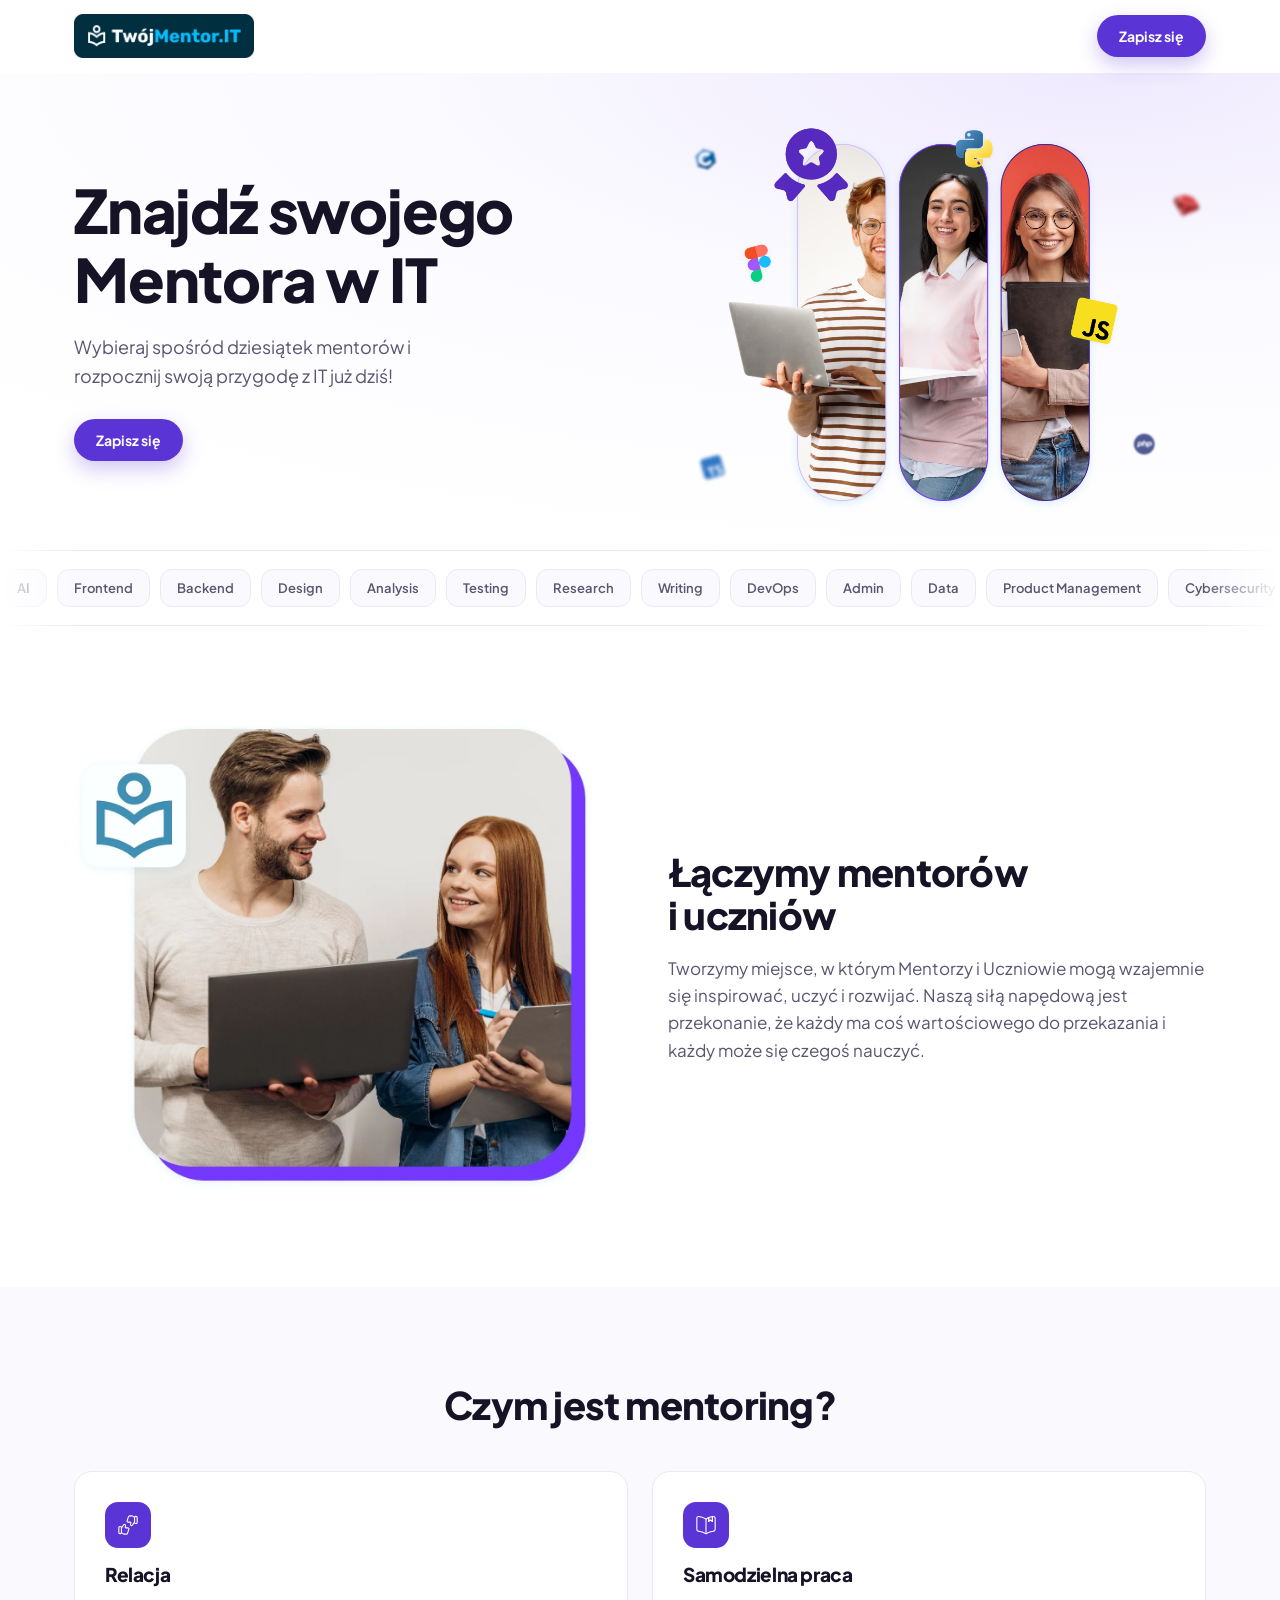
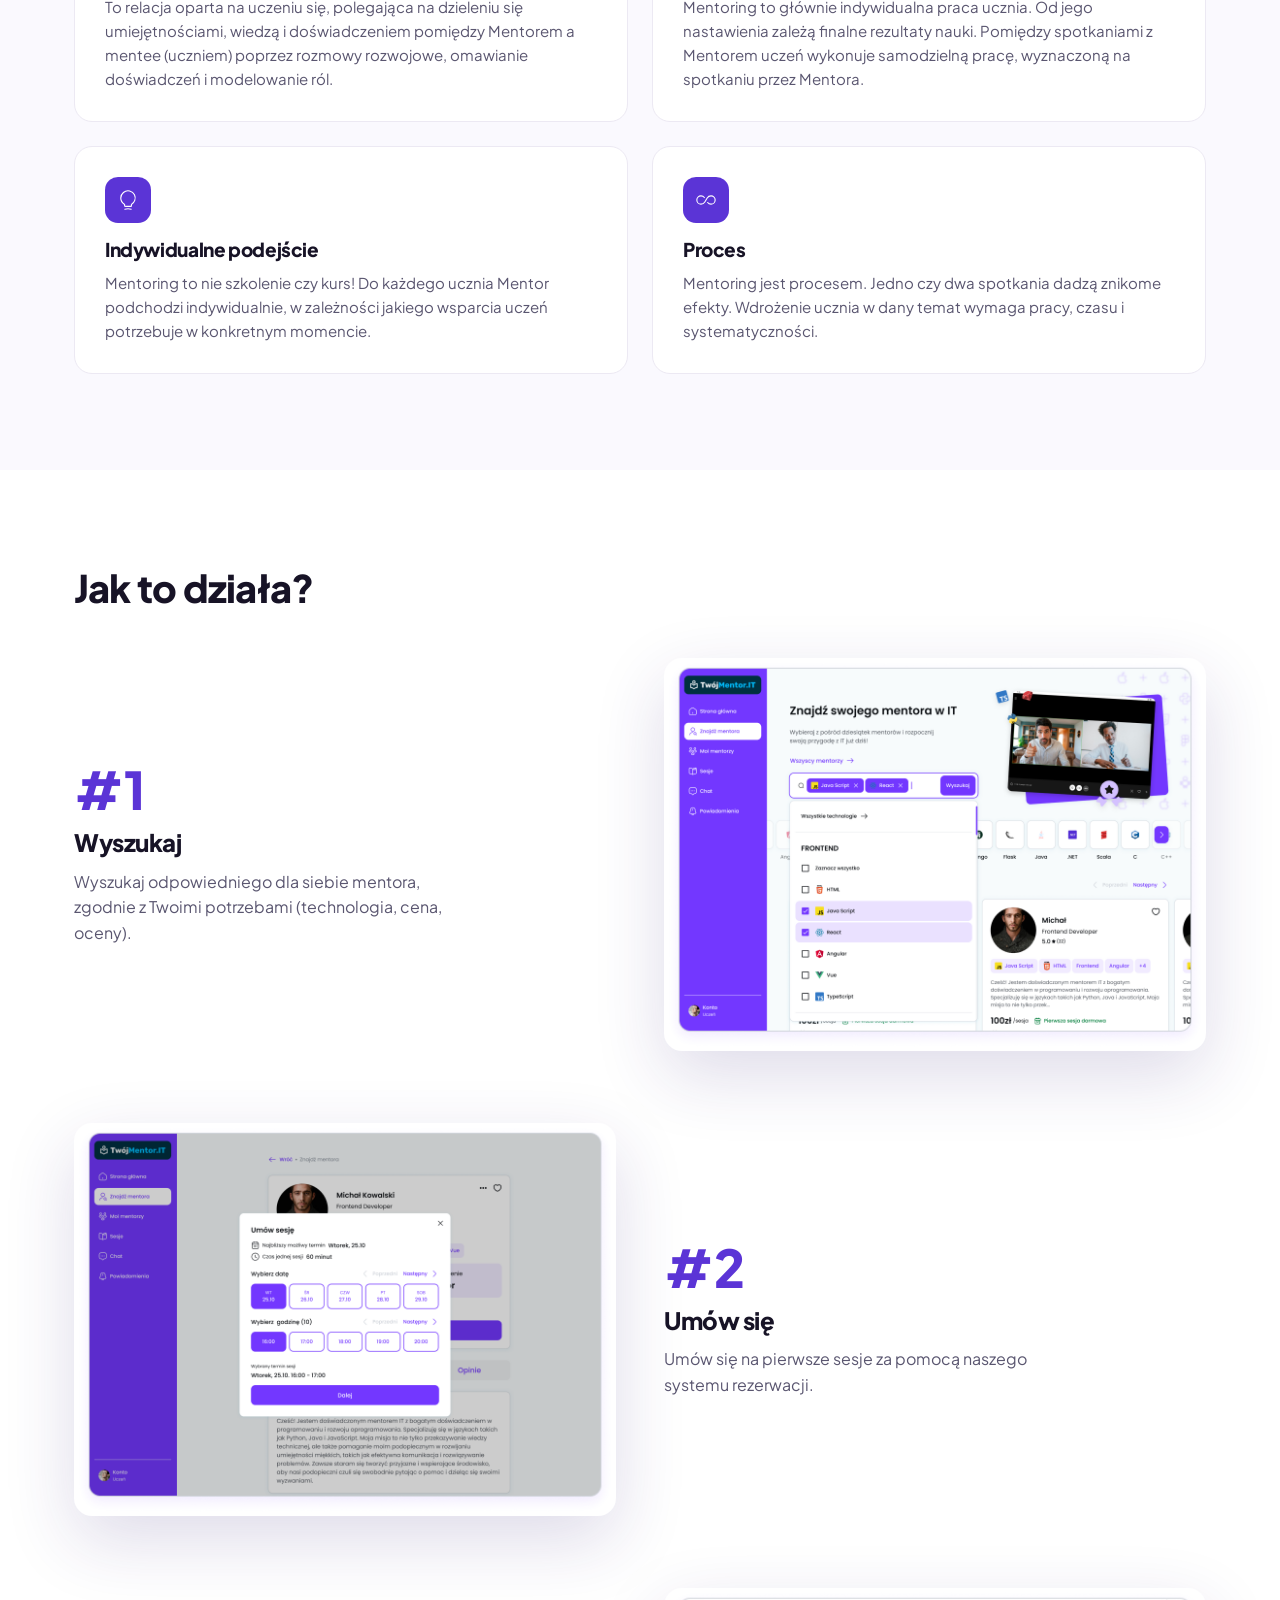
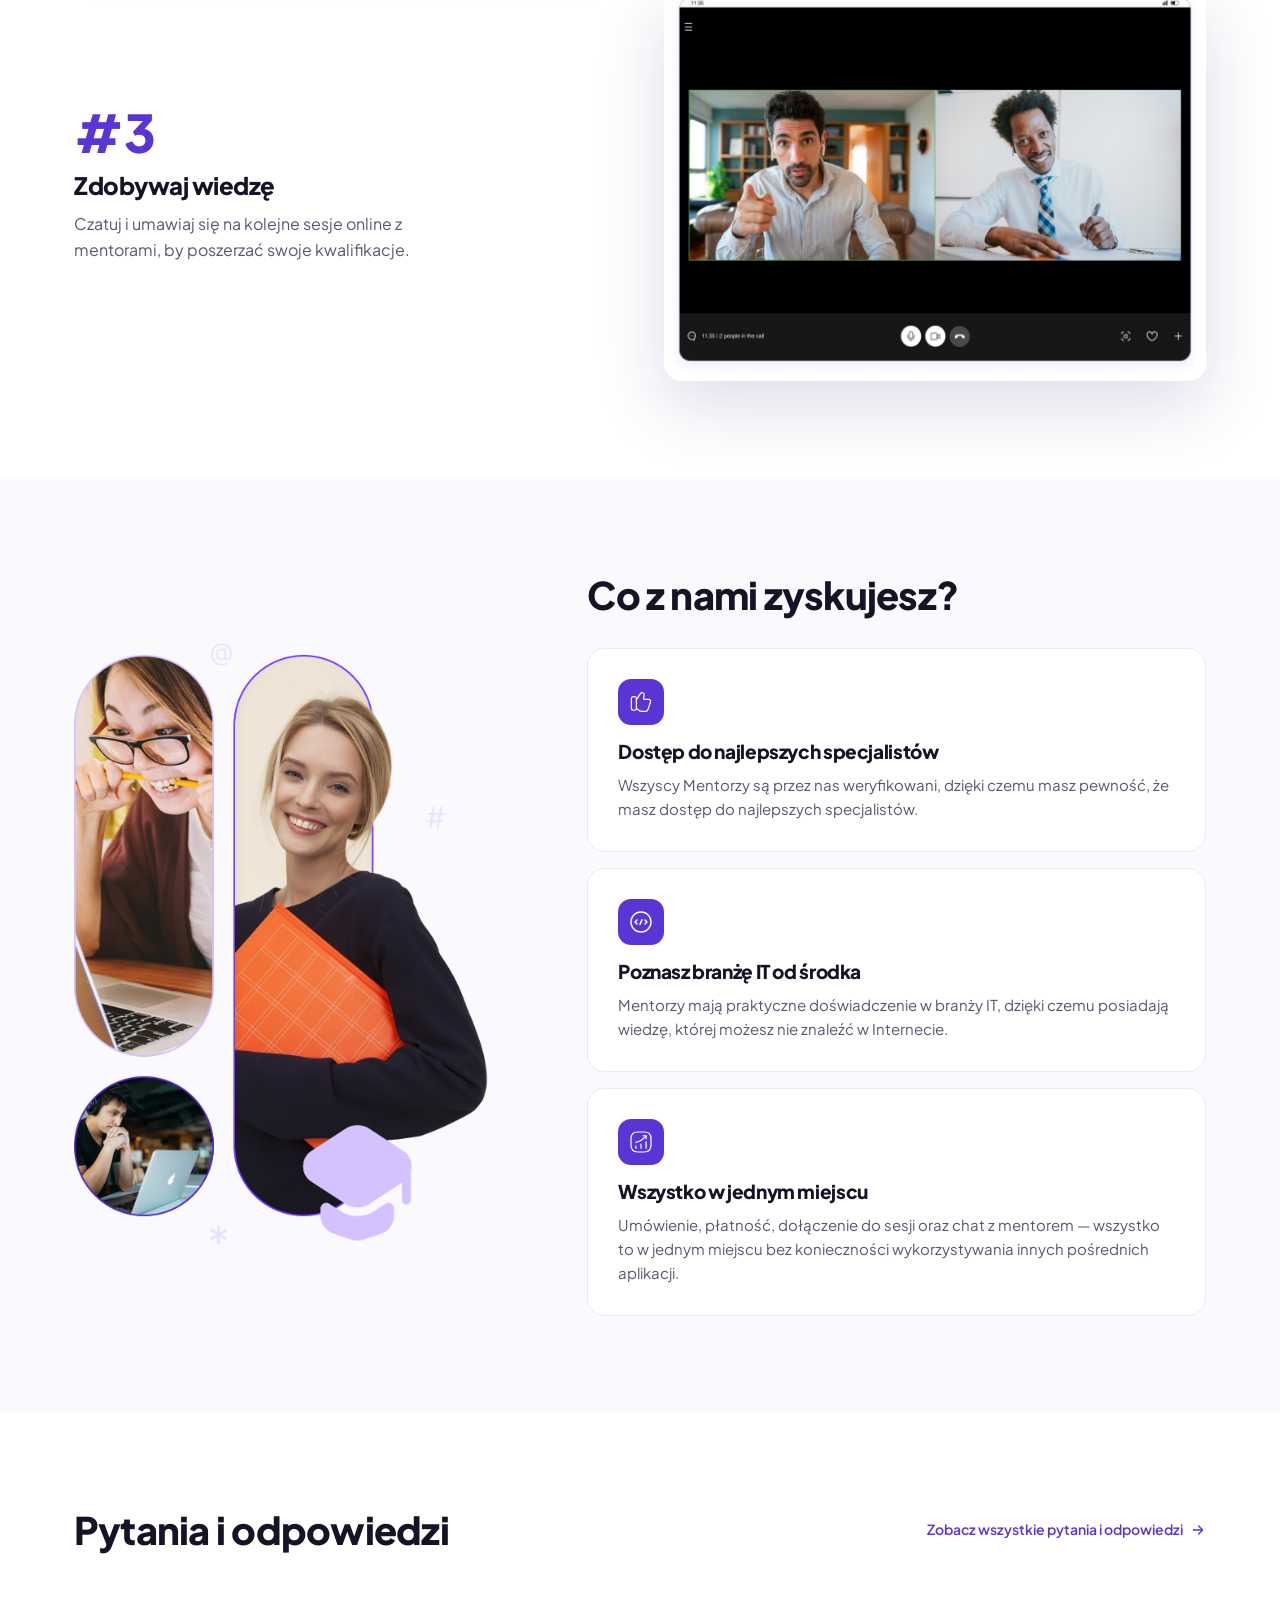
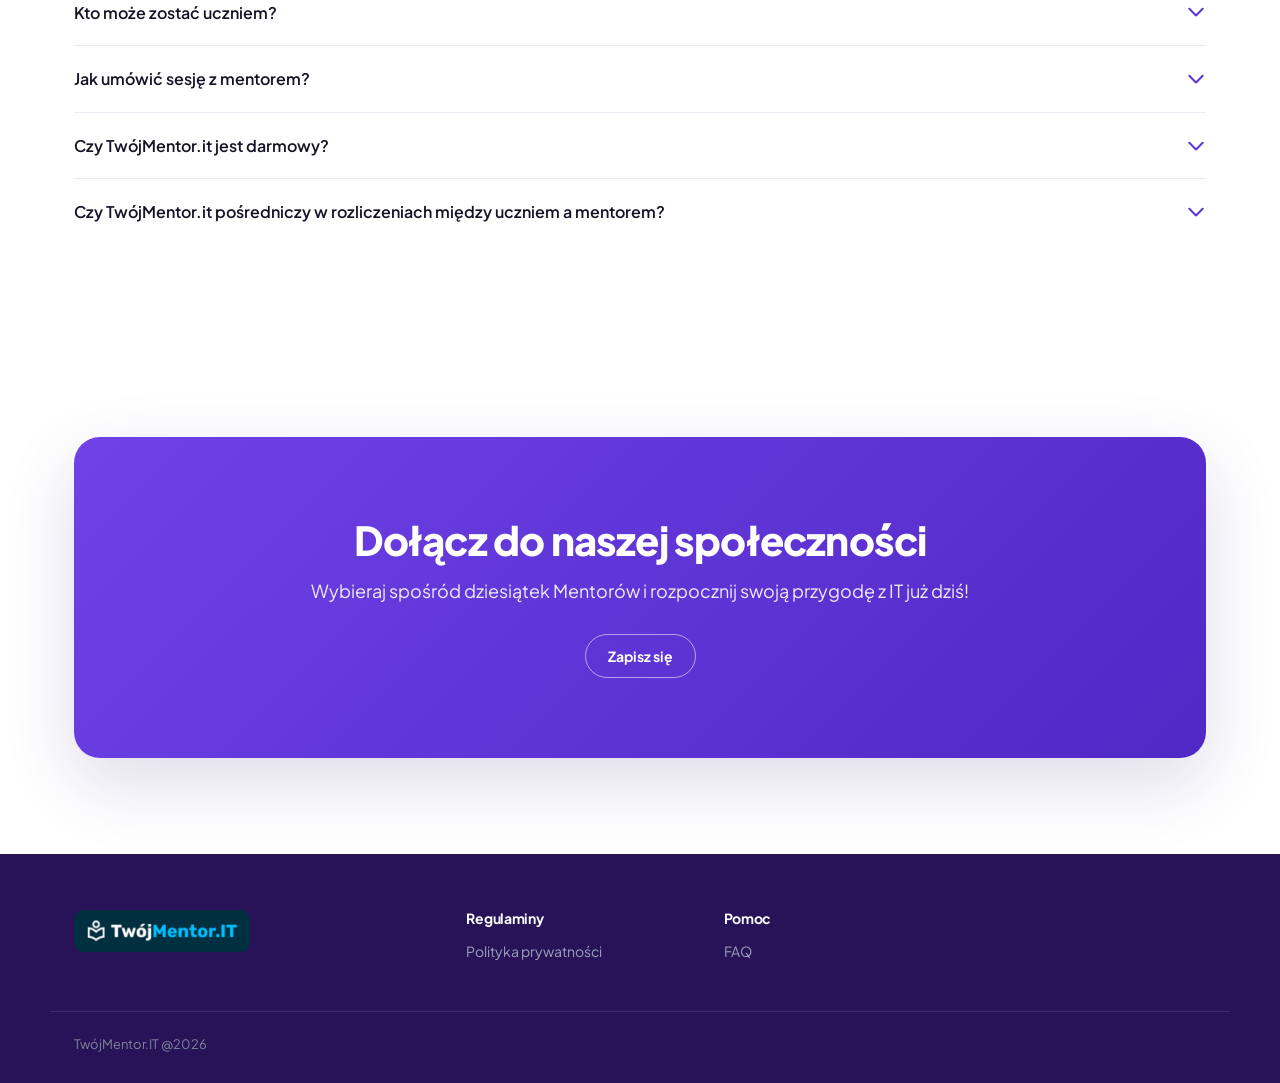
==== index.html @ 9e15dbe1 "feat: animacja scroll reveal dla sekcji FAQ Co-Authored-By: Claude Sonnet 4.6 <noreply@anthropic.com" ====
<!DOCTYPE html>
<html lang="pl">
<head>
  <meta charset="UTF-8" />
  <meta name="viewport" content="width=device-width, initial-scale=1.0" />
  <title>TwójMentor.IT — Znajdź swojego Mentora w IT</title>
  <meta name="description" content="Wybieraj spośród dziesiątek mentorów IT i rozpocznij swoją przygodę z IT już dziś. Indywidualne sesje 1:1 z doświadczonymi specjalistami: Python, JavaScript, React, Java i więcej." />
  <meta name="theme-color" content="#5b34d6" />
  <link rel="canonical" href="https://mentor-it.github.io/LP/" />

  <!-- Open Graph -->
  <meta property="og:type" content="website" />
  <meta property="og:locale" content="pl_PL" />
  <meta property="og:site_name" content="TwójMentor.IT" />
  <meta property="og:title" content="TwójMentor.IT — Znajdź swojego Mentora w IT" />
  <meta property="og:description" content="Wybieraj spośród dziesiątek mentorów IT i rozpocznij swoją przygodę z IT już dziś." />
  <meta property="og:url" content="https://mentor-it.github.io/LP/" />
  <meta property="og:image" content="https://mentor-it.github.io/LP/assets/img/og-image.jpg" />
  <meta property="og:image:width" content="1200" />
  <meta property="og:image:height" content="630" />

  <!-- Twitter -->
  <meta name="twitter:card" content="summary_large_image" />
  <meta name="twitter:title" content="TwójMentor.IT — Znajdź swojego Mentora w IT" />
  <meta name="twitter:description" content="Wybieraj spośród dziesiątek mentorów IT i rozpocznij swoją przygodę z IT już dziś." />
  <meta name="twitter:image" content="https://mentor-it.github.io/LP/assets/img/og-image.jpg" />

  <link rel="icon" type="image/svg+xml" href="assets/img/favicon.svg" />
  <link rel="preconnect" href="https://fonts.googleapis.com" />
  <link rel="preconnect" href="https://fonts.gstatic.com" crossorigin />
  <link rel="preload" as="image" href="assets/img/Hero_1.png" />
  <link href="https://fonts.googleapis.com/css2?family=Plus+Jakarta+Sans:wght@400;500;600;700;800&display=swap" rel="stylesheet" />
  <link rel="stylesheet" href="assets/css/style.css" />

  <!-- JSON-LD: Organizacja + FAQ -->
  <script type="application/ld+json">
  {
    "@context": "https://schema.org",
    "@type": "Organization",
    "name": "TwójMentor.IT",
    "url": "https://mentor-it.github.io/LP/",
    "logo": "https://mentor-it.github.io/LP/assets/img/favicon.svg",
    "description": "Platforma łącząca mentorów IT z uczniami. Indywidualne sesje 1:1 z doświadczonymi specjalistami.",
    "sameAs": []
  }
  </script>
  <script type="application/ld+json">
  {
    "@context": "https://schema.org",
    "@type": "FAQPage",
    "mainEntity": [
      {
        "@type": "Question",
        "name": "Kto może zostać uczniem?",
        "acceptedAnswer": { "@type": "Answer", "text": "Uczniem TwójMentor.IT może zostać każdy, kto chce rozwijać się w branży IT — niezależnie od poziomu zaawansowania. Niezależnie od tego, czy dopiero zaczynasz, czy chcesz pogłębić konkretną technologię, znajdziesz mentora dopasowanego do swoich potrzeb." }
      },
      {
        "@type": "Question",
        "name": "Jak umówić sesję z mentorem?",
        "acceptedAnswer": { "@type": "Answer", "text": "Wystarczy wybrać mentora, kliknąć „Umów sesję”, wskazać dogodny termin w naszym systemie rezerwacji i potwierdzić spotkanie. Całość zajmuje kilka minut." }
      },
      {
        "@type": "Question",
        "name": "Czy TwójMentor.it jest darmowy?",
        "acceptedAnswer": { "@type": "Answer", "text": "Założenie konta i przeglądanie mentorów jest bezpłatne. Pierwsza sesja u wielu mentorów jest darmowa, a kolejne sesje rozliczane są w punktach według stawki ustalonej przez mentora." }
      },
      {
        "@type": "Question",
        "name": "Czy TwójMentor.it pośredniczy w rozliczeniach między uczniem a mentorem?",
        "acceptedAnswer": { "@type": "Answer", "text": "Tak. Wszystkie płatności, rezerwacje i rozliczenia odbywają się bezpiecznie w ramach platformy — bez konieczności korzystania z zewnętrznych aplikacji." }
      }
    ]
  }
  </script>
</head>
<body>
  <a class="skip-link" href="#main">Przejdź do treści</a>

  <!-- ======= HEADER ======= -->
  <header class="site-header" id="siteHeader">
    <div class="container header-inner">
      <a href="#hero" class="logo" aria-label="TwójMentor.IT — strona główna">
        <img src="assets/img/logo.webp" width="218" height="53" alt="TwójMentor.IT" class="logo-img" />
      </a>

      <div class="header-actions">
        <button type="button" id="ctaSignupBtn" class="btn btn-primary js-signup-open">Zapisz się</button>
      </div>
    </div>
  </header>

  <main id="main">
    <!-- ======= HERO ======= -->
    <section class="hero" id="hero">
      <div class="container hero-grid">
        <div class="hero-copy">
          <h1 class="hero-title">Znajdź swojego<br>Mentora w IT</h1>
          <p class="hero-sub">Wybieraj spośród dziesiątek mentorów i rozpocznij swoją przygodę z IT już dziś!</p>
          <button type="button" class="btn btn-primary js-signup-open">Zapisz się</button>

        </div>

        <div class="hero-visual" aria-hidden="false">
          <div class="hero-photo-wrap">
            <img src="assets/img/Hero_1.png" width="617" height="432" alt="Zespół mentorów IT z technologiami Python, JavaScript i narzędziami projektowymi" class="hero-photo" />
          </div>
        </div>
      </div>

      <!-- Pasek technologii -->
      <div class="tech-strip-wrap">
        <div class="tech-strip" id="techStrip" aria-label="Dostępne technologie">
          <button class="tech-chip" data-tech="AI"><span>AI</span></button>
          <button class="tech-chip" data-tech="Frontend"><span>Frontend</span></button>
          <button class="tech-chip" data-tech="Backend"><span>Backend</span></button>
          <button class="tech-chip" data-tech="Design"><span>Design</span></button>
          <button class="tech-chip" data-tech="Analysis"><span>Analysis</span></button>
          <button class="tech-chip" data-tech="Testing"><span>Testing</span></button>
          <button class="tech-chip" data-tech="Research"><span>Research</span></button>
          <button class="tech-chip" data-tech="Writing"><span>Writing</span></button>
          <button class="tech-chip" data-tech="DevOps"><span>DevOps</span></button>
          <button class="tech-chip" data-tech="Admin"><span>Admin</span></button>
          <button class="tech-chip" data-tech="Data"><span>Data</span></button>
          <button class="tech-chip" data-tech="Product Management"><span>Product Management</span></button>
          <button class="tech-chip" data-tech="Cybersecurity"><span>Cybersecurity</span></button>
          <button class="tech-chip" data-tech="Mobile"><span>Mobile</span></button>
          <button class="tech-chip" data-tech="Game Dev"><span>Game Dev</span></button>
          <button class="tech-chip" data-tech="Mentoring kariery"><span>Mentoring kariery</span></button>
          <button class="tech-chip" data-tech="Rekrutacja IT"><span>Rekrutacja IT</span></button>
          <!-- duplicate for seamless loop -->
          <button class="tech-chip" data-tech="AI" aria-hidden="true" tabindex="-1"><span>AI</span></button>
          <button class="tech-chip" data-tech="Frontend" aria-hidden="true" tabindex="-1"><span>Frontend</span></button>
          <button class="tech-chip" data-tech="Backend" aria-hidden="true" tabindex="-1"><span>Backend</span></button>
          <button class="tech-chip" data-tech="Design" aria-hidden="true" tabindex="-1"><span>Design</span></button>
          <button class="tech-chip" data-tech="Analysis" aria-hidden="true" tabindex="-1"><span>Analysis</span></button>
          <button class="tech-chip" data-tech="Testing" aria-hidden="true" tabindex="-1"><span>Testing</span></button>
          <button class="tech-chip" data-tech="Research" aria-hidden="true" tabindex="-1"><span>Research</span></button>
          <button class="tech-chip" data-tech="Writing" aria-hidden="true" tabindex="-1"><span>Writing</span></button>
          <button class="tech-chip" data-tech="DevOps" aria-hidden="true" tabindex="-1"><span>DevOps</span></button>
          <button class="tech-chip" data-tech="Admin" aria-hidden="true" tabindex="-1"><span>Admin</span></button>
          <button class="tech-chip" data-tech="Data" aria-hidden="true" tabindex="-1"><span>Data</span></button>
          <button class="tech-chip" data-tech="Product Management" aria-hidden="true" tabindex="-1"><span>Product Management</span></button>
          <button class="tech-chip" data-tech="Cybersecurity" aria-hidden="true" tabindex="-1"><span>Cybersecurity</span></button>
          <button class="tech-chip" data-tech="Mobile" aria-hidden="true" tabindex="-1"><span>Mobile</span></button>
          <button class="tech-chip" data-tech="Game Dev" aria-hidden="true" tabindex="-1"><span>Game Dev</span></button>
          <button class="tech-chip" data-tech="Mentoring kariery" aria-hidden="true" tabindex="-1"><span>Mentoring kariery</span></button>
          <button class="tech-chip" data-tech="Rekrutacja IT" aria-hidden="true" tabindex="-1"><span>Rekrutacja IT</span></button>
        </div>
      </div>
    </section>

    <!-- ======= ŁĄCZYMY MENTORÓW I UCZNIÓW ======= -->
    <section class="section connect" id="o-nas" aria-labelledby="connect-title">
      <div class="container connect-grid">
        <div class="connect-visual reveal">
          <img src="assets/img/laczymy.webp" width="560" height="504" loading="lazy" alt="Mentor i uczennica wspólnie pracujący przy laptopie" class="connect-photo" />
        </div>
        <div class="connect-copy reveal">
          <h2 id="connect-title" class="section-title">Łączymy mentorów<br>i uczniów</h2>
          <p>Tworzymy miejsce, w którym Mentorzy i Uczniowie mogą wzajemnie się inspirować, uczyć i rozwijać. Naszą siłą napędową jest przekonanie, że każdy ma coś wartościowego do przekazania i każdy może się czegoś nauczyć.</p>
        </div>
      </div>
    </section>

    <!-- ======= CZYM JEST MENTORING ======= -->
    <section class="section mentoring" id="czym-jest-mentoring" aria-labelledby="mentoring-title">
      <div class="container">
        <h2 id="mentoring-title" class="section-title center">Czym jest mentoring?</h2>
        <div class="feature-grid">
          <article class="feature-card reveal">
            <span class="feature-icon">
              <img src="assets/img/relacja.svg" width="22" height="22" alt="" aria-hidden="true" />
            </span>
            <h3>Relacja</h3>
            <p>To relacja oparta na uczeniu się, polegająca na dzieleniu się umiejętnościami, wiedzą i doświadczeniem pomiędzy Mentorem a mentee (uczniem) poprzez rozmowy rozwojowe, omawianie doświadczeń i modelowanie ról.</p>
          </article>
          <article class="feature-card reveal">
            <span class="feature-icon">
              <img src="assets/img/samodzielna_praca.svg" width="22" height="22" alt="" aria-hidden="true" />
            </span>
            <h3>Samodzielna praca</h3>
            <p>Mentoring to głównie indywidualna praca ucznia. Od jego nastawienia zależą finalne rezultaty nauki. Pomiędzy spotkaniami z Mentorem uczeń wykonuje samodzielną pracę, wyznaczoną na spotkaniu przez Mentora.</p>
          </article>
          <article class="feature-card reveal">
            <span class="feature-icon">
              <img src="assets/img/indywidualne_podejscie.svg" width="22" height="22" alt="" aria-hidden="true" />
            </span>
            <h3>Indywidualne podejście</h3>
            <p>Mentoring to nie szkolenie czy kurs! Do każdego ucznia Mentor podchodzi indywidualnie, w zależności jakiego wsparcia uczeń potrzebuje w konkretnym momencie.</p>
          </article>
          <article class="feature-card reveal">
            <span class="feature-icon">
              <img src="assets/img/proces.svg" width="22" height="22" alt="" aria-hidden="true" />
            </span>
            <h3>Proces</h3>
            <p>Mentoring jest procesem. Jedno czy dwa spotkania dadzą znikome efekty. Wdrożenie ucznia w dany temat wymaga pracy, czasu i systematyczności.</p>
          </article>
        </div>
      </div>
    </section>

    <!-- ======= JAK TO DZIAŁA ======= -->
    <section class="section how" id="jak-to-dziala" aria-labelledby="how-title">
      <div class="container">
        <h2 id="how-title" class="section-title">Jak to działa?</h2>
        <div class="how-steps">
          <div class="how-row reveal">
            <div class="how-text">
              <span class="step-num">#1</span>
              <h3>Wyszukaj</h3>
              <p>Wyszukaj odpowiedniego dla siebie mentora, zgodnie z Twoimi potrzebami (technologia, cena, oceny).</p>
            </div>
            <div class="how-media">
              <img src="assets/img/Wyszukaj.png" width="600" height="434" loading="lazy" alt="Ekran wyszukiwania mentora z filtrami technologii w aplikacji TwójMentor.IT" />
            </div>
          </div>
          <div class="how-row reverse reveal">
            <div class="how-text">
              <span class="step-num">#2</span>
              <h3>Umów się</h3>
              <p>Umów się na pierwsze sesje za pomocą naszego systemu rezerwacji.</p>
            </div>
            <div class="how-media">
              <img src="assets/img/Umow_sie.png" width="600" height="435" loading="lazy" alt="Okno rezerwacji sesji z wyborem daty i godziny w aplikacji TwójMentor.IT" />
            </div>
          </div>
          <div class="how-row reveal">
            <div class="how-text">
              <span class="step-num">#3</span>
              <h3>Zdobywaj wiedzę</h3>
              <p>Czatuj i umawiaj się na kolejne sesje online z mentorami, by poszerzać swoje kwalifikacje.</p>
            </div>
            <div class="how-media">
              <img src="assets/img/Zdobywaj_wiedze.png" width="600" height="434" loading="lazy" alt="Wideorozmowa mentora z uczniem podczas sesji online" />
            </div>
          </div>
        </div>
      </div>
    </section>

    <!-- ======= NASI MENTORZY ======= -->
    <section class="section mentors" id="mentorzy" aria-labelledby="mentors-title" style="display:none">
      <div class="container">
        <div class="mentors-head">
          <h2 id="mentors-title" class="section-title">Nasi mentorzy</h2>
          <div class="slider-nav">
            <button class="slider-btn" id="prevMentor" aria-label="Poprzedni mentor">
              <svg width="18" height="18" viewBox="0 0 24 24" fill="none"><path d="M15 6l-6 6 6 6" stroke="currentColor" stroke-width="2" stroke-linecap="round" stroke-linejoin="round"/></svg>
              <span>Poprzedni</span>
            </button>
            <button class="slider-btn" id="nextMentor" aria-label="Następny mentor">
              <span>Następny</span>
              <svg width="18" height="18" viewBox="0 0 24 24" fill="none"><path d="M9 6l6 6-6 6" stroke="currentColor" stroke-width="2" stroke-linecap="round" stroke-linejoin="round"/></svg>
            </button>
          </div>
        </div>

        <div class="mentors-track-wrap">
          <div class="mentors-track" id="mentorsTrack">
            <!-- Michał -->
            <article class="mentor-card">
              <button class="fav-btn" aria-label="Dodaj do ulubionych">
                <svg width="22" height="22" viewBox="0 0 24 24" fill="none"><path d="M12 20s-7-4.5-9.3-9C1.2 8 2.5 4.5 6 4.5c2 0 3.2 1.3 4 2.4.8-1.1 2-2.4 4-2.4 3.5 0 4.8 3.5 3.3 6.5C19 15.5 12 20 12 20z" stroke="currentColor" stroke-width="1.8" stroke-linejoin="round"/></svg>
              </button>
              <div class="mentor-top">
                <img src="assets/img/avatar-michal.webp" width="64" height="64" loading="lazy" alt="Michał — Frontend Developer i UX Researcher" class="mentor-avatar" />
                <div>
                  <h3 class="mentor-name">Michał</h3>
                  <p class="mentor-role">Frontend Developer<br>UX Researcher</p>
                  <p class="mentor-rate"><span class="stars">★</span> 5.0 <span class="reviews">(22)</span></p>
                </div>
              </div>
              <ul class="mentor-tags">
                <li class="tag tag-js">JavaScript</li>
                <li class="tag tag-html">HTML</li>
                <li class="tag">Frontend</li>
                <li class="tag">Angular</li>
                <li class="tag tag-more">+4</li>
              </ul>
              <p class="mentor-bio">Cześć! Jestem doświadczonym mentorem IT z bogatym doświadczeniem w programowaniu i rozwoju oprogramowania. Specjalizuję się w językach takich jak Python, Java i JavaScript. Moja misja to nie tylko przek…</p>
              <div class="mentor-footer">
                <div class="mentor-price"><strong>100 Ptk</strong> /sesja</div>
                <p class="mentor-free"><span aria-hidden="true">🎁</span> Pierwsza sesja darmowa</p>
              </div>
              <p class="mentor-term">Najbliższy termin: <strong>Wtorek, 25.10</strong></p>
            </article>

            <!-- Anna -->
            <article class="mentor-card">
              <button class="fav-btn" aria-label="Dodaj do ulubionych">
                <svg width="22" height="22" viewBox="0 0 24 24" fill="none"><path d="M12 20s-7-4.5-9.3-9C1.2 8 2.5 4.5 6 4.5c2 0 3.2 1.3 4 2.4.8-1.1 2-2.4 4-2.4 3.5 0 4.8 3.5 3.3 6.5C19 15.5 12 20 12 20z" stroke="currentColor" stroke-width="1.8" stroke-linejoin="round"/></svg>
              </button>
              <div class="mentor-top">
                <img src="assets/img/avatar-anna.webp" width="64" height="64" loading="lazy" alt="Anna — Frontend Developer" class="mentor-avatar" />
                <div>
                  <h3 class="mentor-name">Anna</h3>
                  <p class="mentor-role">Frontend Developer<br>UX/UI Designer</p>
                  <p class="mentor-rate"><span class="stars">★</span> 5.0 <span class="reviews">(22)</span></p>
                </div>
              </div>
              <ul class="mentor-tags">
                <li class="tag tag-js">JavaScript</li>
                <li class="tag tag-html">HTML</li>
                <li class="tag">Frontend</li>
                <li class="tag">Angular</li>
                <li class="tag tag-more">+4</li>
              </ul>
              <p class="mentor-bio">Cześć! Jestem doświadczonym mentorem IT z bogatym doświadczeniem w programowaniu i rozwoju oprogramowania. Specjalizuję się w językach takich jak Python, Java i JavaScript. Moja misja to nie tylko przek…</p>
              <div class="mentor-footer">
                <div class="mentor-price"><strong>90 Ptk</strong> /sesja</div>
                <p class="mentor-free"><span aria-hidden="true">🎁</span> Pierwsza sesja darmowa</p>
              </div>
              <p class="mentor-term">Najbliższy termin: <strong>Wtorek, 25.10</strong></p>
            </article>

            <!-- Piotr -->
            <article class="mentor-card">
              <button class="fav-btn" aria-label="Dodaj do ulubionych">
                <svg width="22" height="22" viewBox="0 0 24 24" fill="none"><path d="M12 20s-7-4.5-9.3-9C1.2 8 2.5 4.5 6 4.5c2 0 3.2 1.3 4 2.4.8-1.1 2-2.4 4-2.4 3.5 0 4.8 3.5 3.3 6.5C19 15.5 12 20 12 20z" stroke="currentColor" stroke-width="1.8" stroke-linejoin="round"/></svg>
              </button>
              <div class="mentor-top">
                <img src="assets/img/avatar-piotr.webp" width="64" height="64" loading="lazy" alt="Piotr — Frontend Developer" class="mentor-avatar" />
                <div>
                  <h3 class="mentor-name">Piotr</h3>
                  <p class="mentor-role">Frontend Developer<br>Backend Developer</p>
                  <p class="mentor-rate"><span class="stars">★</span> 5.0 <span class="reviews">(21)</span></p>
                </div>
              </div>
              <ul class="mentor-tags">
                <li class="tag tag-js">JavaScript</li>
                <li class="tag tag-html">HTML</li>
                <li class="tag">Python</li>
                <li class="tag">Django</li>
                <li class="tag tag-more">+4</li>
              </ul>
              <p class="mentor-bio">Cześć! Jestem doświadczonym mentorem IT z bogatym doświadczeniem w programowaniu i rozwoju oprogramowania. Specjalizuję się w językach takich jak Python, Java i JavaScript. Moja misja to nie tylko przek…</p>
              <div class="mentor-footer">
                <div class="mentor-price"><strong>150 Ptk</strong> /sesja</div>
                <p class="mentor-free"><span aria-hidden="true">🎁</span> Pierwsza sesja darmowa</p>
              </div>
              <p class="mentor-term">Najbliższy termin: <strong>Wtorek, 25.10</strong></p>
            </article>
          </div>
        </div>
      </div>
    </section>

    <!-- ======= CO ZYSKUJESZ ======= -->
    <section class="section benefits" id="korzysci" aria-labelledby="benefits-title">
      <div class="container benefits-grid">
        <div class="benefits-visual reveal">
          <img src="assets/img/korzysci.png" width="480" height="620" loading="lazy" alt="Uczniowie i uczennica korzystający z platformy TwójMentor.IT" class="benefits-photo" />
        </div>
        <div class="benefits-copy reveal">
          <h2 id="benefits-title" class="section-title">Co z nami zyskujesz?</h2>
          <ul class="benefits-list">
            <li class="benefit-item">
              <span class="benefit-icon">
                <img src="assets/img/dostep_do_najlepszych_specjalistow.svg" width="24" height="24" alt="" aria-hidden="true" />
              </span>
              <div>
                <h3>Dostęp do najlepszych specjalistów</h3>
                <p>Wszyscy Mentorzy są przez nas weryfikowani, dzięki czemu masz pewność, że masz dostęp do najlepszych specjalistów.</p>
              </div>
            </li>
            <li class="benefit-item">
              <span class="benefit-icon">
                <img src="assets/img/poznasz_branze_it_od_srodka.svg" width="24" height="24" alt="" aria-hidden="true" />
              </span>
              <div>
                <h3>Poznasz branżę IT od środka</h3>
                <p>Mentorzy mają praktyczne doświadczenie w branży IT, dzięki czemu posiadają wiedzę, której możesz nie znaleźć w Internecie.</p>
              </div>
            </li>
            <li class="benefit-item">
              <span class="benefit-icon">
                <img src="assets/img/wszystko_w_jednym_miejscu.svg" width="24" height="24" alt="" aria-hidden="true" />
              </span>
              <div>
                <h3>Wszystko w jednym miejscu</h3>
                <p>Umówienie, płatność, dołączenie do sesji oraz chat z mentorem — wszystko to w jednym miejscu bez konieczności wykorzystywania innych pośrednich aplikacji.</p>
              </div>
            </li>
          </ul>
        </div>
      </div>
    </section>

    <!-- ======= FAQ ======= -->
    <section class="section faq" id="faq" aria-labelledby="faq-title">
      <div class="container">
        <div class="faq-head reveal">
          <h2 id="faq-title" class="section-title">Pytania i odpowiedzi</h2>
          <a href="faq.html" class="link-arrow">Zobacz wszystkie pytania i odpowiedzi
            <svg width="16" height="16" viewBox="0 0 24 24" fill="none"><path d="M5 12h14M13 6l6 6-6 6" stroke="currentColor" stroke-width="2" stroke-linecap="round" stroke-linejoin="round"/></svg>
          </a>
        </div>
        <div class="faq-list reveal">
          <details class="faq-item">
            <summary>Kto może zostać uczniem?<span class="faq-chevron" aria-hidden="true"></span></summary>
            <div class="faq-body"><p>Uczniem TwójMentor.IT może zostać każdy, kto chce rozwijać się w branży IT — niezależnie od poziomu zaawansowania. Niezależnie od tego, czy dopiero zaczynasz, czy chcesz pogłębić konkretną technologię, znajdziesz mentora dopasowanego do swoich potrzeb.</p></div>
          </details>
          <details class="faq-item">
            <summary>Jak umówić sesję z mentorem?<span class="faq-chevron" aria-hidden="true"></span></summary>
            <div class="faq-body"><p>Wystarczy wybrać mentora, kliknąć „Umów sesję”, wskazać dogodny termin w naszym systemie rezerwacji i potwierdzić spotkanie. Całość zajmuje kilka minut.</p></div>
          </details>
          <details class="faq-item">
            <summary>Czy TwójMentor.it jest darmowy?<span class="faq-chevron" aria-hidden="true"></span></summary>
            <div class="faq-body"><p>Założenie konta i przeglądanie mentorów jest bezpłatne. Pierwsza sesja u wielu mentorów jest darmowa, a kolejne sesje rozliczane są w punktach według stawki ustalonej przez mentora.</p></div>
          </details>
          <details class="faq-item">
            <summary>Czy TwójMentor.it pośredniczy w rozliczeniach między uczniem a mentorem?<span class="faq-chevron" aria-hidden="true"></span></summary>
            <div class="faq-body"><p>Tak. Wszystkie płatności, rezerwacje i rozliczenia odbywają się bezpiecznie w ramach platformy — bez konieczności korzystania z zewnętrznych aplikacji.</p></div>
          </details>
        </div>
      </div>
    </section>

    <!-- ======= CTA ======= -->
    <section class="section cta" id="cta" aria-labelledby="cta-title">
      <div class="container">
        <div class="cta-box reveal">
          <div class="cta-deco" aria-hidden="true"></div>
          <h2 id="cta-title">Dołącz do naszej społeczności</h2>
          <p>Wybieraj spośród dziesiątek Mentorów i rozpocznij swoją przygodę z IT już dziś!</p>
          <div class="cta-actions">
            <button type="button" class="btn btn-ghost-light js-signup-open">Zapisz się</button>
          </div>
        </div>
      </div>
    </section>
  </main>

  <!-- ======= FOOTER ======= -->
  <footer class="site-footer">
    <div class="container footer-grid">
      <div class="footer-brand">
        <a href="#hero" class="logo logo-footer" aria-label="TwójMentor.IT">
          <img src="assets/img/Logo.png" width="206" height="50" alt="TwójMentor.IT" class="logo-img" />
        </a>
      </div>
      <nav class="footer-col" aria-label="Regulaminy">
        <h3>Regulaminy</h3>
        <!-- <a href="#">Warunki korzystania</a> -->
        <a href="polityka-prywatnosci.html">Polityka prywatności</a>
      </nav>
      <nav class="footer-col" aria-label="Pomoc">
        <h3>Pomoc</h3>
        <a href="faq.html">FAQ</a>
      </nav>
      <!-- social media hidden -->

    </div>
    <div class="container footer-bottom">
      <p>TwójMentor.IT @2026</p>
    </div>
  </footer>

  <!-- ======= MODAL MAILERLITE ======= -->
  <div id="signupModal" class="modal-overlay" role="dialog" aria-modal="true" aria-labelledby="modalTitle" hidden>
    <div class="modal-box">
      <button class="modal-close" id="modalClose" aria-label="Zamknij">&times;</button>

      <style type="text/css">@import url("https://assets.mlcdn.com/fonts.css?version=1780569");</style>
      <style type="text/css">
        .ml-form-embedSubmitLoad{display:inline-block;width:20px;height:20px}
        .ml-form-embedSubmitLoad:after{content:" ";display:block;width:11px;height:11px;margin:1px;border-radius:50%;border:4px solid #fff;border-color:#fff #fff #fff transparent;animation:ml-form-embedSubmitLoad 1.2s linear infinite}
        @keyframes ml-form-embedSubmitLoad{0%{transform:rotate(0deg)}100%{transform:rotate(360deg)}}
        .sr-only{position:absolute;width:1px;height:1px;padding:0;margin:-1px;overflow:hidden;clip:rect(0,0,0,0);border:0}
        .g-recaptcha{transform:scale(1);-webkit-transform:scale(1);transform-origin:0 0;-webkit-transform-origin:0 0}
        #mlb2-42301566.ml-form-embedContainer{box-sizing:border-box;display:table;margin:0 auto;position:static;width:100%!important}
        #mlb2-42301566.ml-form-embedContainer h4,#mlb2-42301566.ml-form-embedContainer p,#mlb2-42301566.ml-form-embedContainer span,#mlb2-42301566.ml-form-embedContainer button{text-transform:none!important;letter-spacing:normal!important}
        #mlb2-42301566.ml-form-embedContainer .ml-form-embedWrapper{background-color:#fff;border-width:0;border-color:transparent;border-radius:4px;border-style:solid;box-sizing:border-box;display:inline-block!important;margin:0;padding:0;position:relative}
        #mlb2-42301566.ml-form-embedContainer .ml-form-embedWrapper.embedForm{max-width:400px;width:100%}
        #mlb2-42301566.ml-form-embedContainer .ml-form-align-center{text-align:center}
        #mlb2-42301566.ml-form-embedContainer .ml-form-embedWrapper .ml-form-embedBody,#mlb2-42301566.ml-form-embedContainer .ml-form-embedWrapper .ml-form-successBody{padding:20px 20px 0}
        #mlb2-42301566.ml-form-embedContainer .ml-form-embedWrapper .ml-form-embedBody .ml-form-embedContent,#mlb2-42301566.ml-form-embedContainer .ml-form-embedWrapper .ml-form-successBody .ml-form-successContent{text-align:left;margin:0 0 20px}
        #mlb2-42301566.ml-form-embedContainer .ml-form-embedWrapper .ml-form-embedBody .ml-form-embedContent h4,#mlb2-42301566.ml-form-embedContainer .ml-form-embedWrapper .ml-form-successBody .ml-form-successContent h4{color:#000;font-family:'Poppins',sans-serif;font-size:24px;font-weight:700;margin:0 0 10px;text-align:left;word-break:break-word}
        #mlb2-42301566.ml-form-embedContainer .ml-form-embedWrapper .ml-form-embedBody .ml-form-embedContent p,#mlb2-42301566.ml-form-embedContainer .ml-form-embedWrapper .ml-form-successBody .ml-form-successContent p{color:#000;font-family:'Poppins',sans-serif;font-size:14px;font-weight:400;line-height:22px;margin:0 0 10px;text-align:left}
        #mlb2-42301566.ml-form-embedContainer .ml-form-embedWrapper .ml-form-embedBody form{margin:0;width:100%}
        #mlb2-42301566.ml-form-embedContainer .ml-form-embedWrapper .ml-form-embedBody .ml-form-formContent,#mlb2-42301566.ml-form-embedContainer .ml-form-embedWrapper .ml-form-embedBody .ml-form-checkboxRow{margin:0 0 20px;width:100%}
        #mlb2-42301566.ml-form-embedContainer .ml-form-embedWrapper .ml-form-embedBody .ml-form-checkboxRow{float:left}
        #mlb2-42301566.ml-form-embedContainer .ml-form-embedWrapper .ml-form-embedBody .ml-form-fieldRow{margin:0 0 10px;width:100%}
        #mlb2-42301566.ml-form-embedContainer .ml-form-embedWrapper .ml-form-embedBody .ml-form-fieldRow.ml-last-item{margin:0}
        #mlb2-42301566.ml-form-embedContainer .ml-form-embedWrapper .ml-form-embedBody .ml-form-fieldRow input{background-color:#F6F8F9!important;color:#333!important;border-color:#D0D4DB;border-radius:4px!important;border-style:solid!important;border-width:1px!important;font-family:'Open Sans',Arial,Helvetica,sans-serif;font-size:14px!important;height:auto;line-height:21px!important;margin:0;padding:10px!important;width:100%!important;box-sizing:border-box!important;max-width:100%!important}
        #mlb2-42301566.ml-form-embedContainer .ml-form-embedWrapper .ml-form-embedBody .ml-form-fieldRow textarea{background-color:#F6F8F9!important;color:#333!important;border-color:#D0D4DB;border-radius:4px!important;border-style:solid!important;border-width:1px!important;font-family:'Open Sans',Arial,Helvetica,sans-serif;font-size:14px!important;height:auto;line-height:21px!important;margin:0;padding:10px!important;width:100%!important;box-sizing:border-box!important;max-width:100%!important}
        #mlb2-42301566.ml-form-embedContainer .ml-form-embedWrapper .ml-form-embedBody .ml-form-fieldRow .custom-select{background-color:#F6F8F9!important;color:#333!important;border-color:#D0D4DB;border-radius:4px!important;border-style:solid!important;border-width:1px!important;font-family:'Open Sans',Arial,Helvetica,sans-serif;font-size:14px!important;line-height:20px!important;margin:0;padding:10px 28px 10px 12px!important;width:100%!important;box-sizing:border-box!important;max-width:100%!important;height:auto;display:inline-block;vertical-align:middle;background:url('https://assets.mlcdn.com/ml/images/default/dropdown.svg') no-repeat right .75rem center/8px 10px;-webkit-appearance:none;-moz-appearance:none;appearance:none}
        #mlb2-42301566.ml-form-embedContainer .ml-form-embedWrapper .ml-block-form .ml-field-group{text-align:left!important}
        #mlb2-42301566.ml-form-embedContainer .ml-form-embedWrapper .ml-block-form .ml-field-group label{margin-bottom:5px;color:#333;font-size:14px;font-family:'Open Sans',Arial,Helvetica,sans-serif;font-weight:bold;display:inline-block;line-height:20px}
        #mlb2-42301566.ml-form-embedContainer .ml-form-embedWrapper .ml-form-embedBody .ml-form-checkboxRow .label-description{color:#000;display:block;font-family:'Open Sans',Arial,Helvetica,sans-serif;font-size:12px;text-align:left;margin-bottom:0;position:relative;vertical-align:top}
        #mlb2-42301566.ml-form-embedContainer .ml-form-embedWrapper .ml-form-embedBody .ml-form-checkboxRow label{font-weight:normal;margin:0;padding:0;position:relative;display:block;min-height:24px;padding-left:24px}
        #mlb2-42301566.ml-form-embedContainer .ml-form-embedWrapper .ml-form-embedBody .ml-form-checkboxRow label p{color:#000!important;font-family:'Open Sans',Arial,Helvetica,sans-serif!important;font-size:12px!important;font-weight:normal!important;line-height:18px!important;padding:0!important;margin:0 5px 0 0!important}
        #mlb2-42301566.ml-form-embedContainer .ml-form-embedWrapper .ml-form-embedBody .ml-form-embedSubmit{margin:0 0 20px;float:left;width:100%}
        #mlb2-42301566.ml-form-embedContainer .ml-form-embedWrapper .ml-form-embedBody .ml-form-embedSubmit button{background-color:#5b34d6!important;border:none!important;border-radius:25px!important;box-shadow:none!important;color:#fff!important;cursor:pointer;font-family:'Poppins',sans-serif!important;font-size:14px!important;font-weight:700!important;line-height:21px!important;height:auto;padding:10px!important;width:100%!important;box-sizing:border-box!important}
        #mlb2-42301566.ml-form-embedContainer .ml-form-embedWrapper .ml-form-embedBody .ml-form-embedSubmit button.loading{display:none}
        #mlb2-42301566.ml-form-embedContainer .ml-form-embedWrapper .ml-form-embedBody .ml-form-embedSubmit button:hover{background-color:#333!important}
        .ml-form-recaptcha{margin-bottom:20px;float:left}
        .ml-form-recaptcha.ml-error iframe{border:solid 1px #ff0000}
        .ml-error input,.ml-error textarea,.ml-error select{border-color:red!important}
        .ml-error .label-description,.ml-error .label-description p,.ml-error label:first-child{color:#ff0000!important}
        #mlb2-42301566.ml-form-embedContainer .ml-form-embedWrapper .ml-form-embedBody .ml-form-fieldRow .custom-control,#mlb2-42301566.ml-form-embedContainer .ml-form-embedWrapper .ml-form-embedBody .ml-form-horizontalRow .custom-control{position:relative;display:block;min-height:1.5rem;padding-left:1.5rem}
        #mlb2-42301566.ml-form-embedContainer .ml-form-embedWrapper .ml-form-embedBody .ml-form-checkboxRow input[type="checkbox"]{box-sizing:border-box;padding:0;position:absolute;z-index:-1;opacity:0;margin-top:5px;margin-left:-1.5rem;overflow:visible}
        @media only screen and (max-width:400px){.ml-form-embedWrapper.embedForm{width:100%!important}}
        @media screen and (max-width:480px){.ml-form-recaptcha{width:220px!important}.g-recaptcha{transform:scale(0.78);-webkit-transform:scale(0.78);transform-origin:0 0;-webkit-transform-origin:0 0}}
      </style>

      <div id="mlb2-42301566" class="ml-form-embedContainer ml-subscribe-form ml-subscribe-form-42301566">
        <div class="ml-form-align-center">
          <div class="ml-form-embedWrapper embedForm">

            <div class="ml-form-embedBody ml-form-embedBodyDefault row-form">
              <div class="ml-form-embedContent">
                <h4 id="modalTitle">Zapisz się na listę oczekujących</h4>
                <p>Chcesz zostać mentorem lub uczniem? Dołącz do naszej społeczności! Start niebawem.</p>
              </div>

              <form class="ml-block-form" action="https://assets.mailerlite.com/jsonp/2414219/forms/189623742043784431/subscribe" data-code="" method="post" target="_blank">
                <div class="ml-form-formContent">

                  <div class="ml-form-fieldRow">
                    <div class="ml-field-group ml-field-email ml-validate-email ml-validate-required">
                      <label>Email</label>
                      <input aria-label="email" aria-required="true" type="email" class="form-control" name="fields[email]" placeholder="" autocomplete="email">
                    </div>
                  </div>

                  <div class="ml-form-fieldRow">
                    <div class="ml-field-group ml-field-state ml-validate-required">
                      <label>Chcę zostać</label>
                      <select class="custom-select" name="fields[state]" aria-label="state" aria-required="true">
                        <option value="">-</option>
                        <option>Mentorem</option>
                        <option>Uczniem</option>
                      </select>
                    </div>
                  </div>

                  <div class="ml-form-fieldRow">
                    <div class="ml-field-group ml-field-name ml-validate-required">
                      <label>Specjalizacja</label>
                      <select class="custom-select" name="fields[name]" aria-label="name" aria-required="true">
                        <option value="">-</option>
                        <option>Frontend</option>
                        <option>Backend</option>
                        <option>Design</option>
                        <option>Analysis</option>
                        <option>Testing</option>
                        <option>Research</option>
                        <option>Writing</option>
                        <option>DevOps</option>
                        <option>Admin</option>
                        <option>Data</option>
                        <option>PM/PO</option>
                        <option>Cybersecurity</option>
                        <option>Mobile</option>
                        <option>Game Dev</option>
                        <option>Mentoring kariery</option>
                        <option>Rektutacja IT</option>
                        <option>AI</option>
                      </select>
                    </div>
                  </div>

                  <div class="ml-form-fieldRow ml-last-item">
                    <div class="ml-field-group ml-field-last_name">
                      <label>Chcesz coś dodać? (opcjonalne)</label>
                      <textarea class="form-control" name="fields[last_name]" aria-label="last_name" maxlength="1024" placeholder=""></textarea>
                    </div>
                  </div>

                </div>

                <div class="ml-form-checkboxRow ml-validate-required">
                  <label class="checkbox">
                    <input type="checkbox" required>
                    <div class="label-description">
                      <p>Zapoznałem się i akceptuję treść Polityki prywatności.</p>
                    </div>
                  </label>
                </div>

                <div class="ml-form-recaptcha ml-validate-required">
                  <style>.ml-form-recaptcha{margin-bottom:20px}.ml-form-recaptcha.ml-error iframe{border:solid 1px #ff0000}@media screen and (max-width:480px){.ml-form-recaptcha{width:220px!important}.g-recaptcha{transform:scale(.78);-webkit-transform:scale(.78);transform-origin:0 0;-webkit-transform-origin:0 0}}</style>
                  <script src="https://www.google.com/recaptcha/api.js"></script>
                  <div class="g-recaptcha" data-sitekey="6Lf1KHQUAAAAAFNKEX1hdSWCS3mRMv4FlFaNslaD"></div>
                </div>

                <input type="hidden" name="ml-submit" value="1">
                <div class="ml-form-embedSubmit">
                  <button type="submit" class="primary">Zapisz się</button>
                  <button disabled style="display:none" type="button" class="loading">
                    <div class="ml-form-embedSubmitLoad"></div>
                    <span class="sr-only">Loading...</span>
                  </button>
                </div>
                <input type="hidden" name="anticsrf" value="true">
              </form>
            </div>

            <div class="ml-form-successBody row-success" style="display:none">
              <div class="ml-form-successContent">
                <h4>Zostałeś zapisany!</h4>
                <p>Gdy wystartujemy zostaniesz poinformowany o tym jako pierwszy.</p>
              </div>
            </div>

          </div>
        </div>
      </div>

      <script>
        function ml_webform_success_42301566() {
          var $ = ml_jQuery || jQuery;
          $('.ml-subscribe-form-42301566 .row-success').show();
          $('.ml-subscribe-form-42301566 .row-form').hide();
        }
      </script>
      <script src="https://groot.mailerlite.com/js/w/webforms.min.js?vb397d78ebaa8a0f631d35384c46d781b" type="text/javascript"></script>
      <script>fetch("https://assets.mailerlite.com/jsonp/2414219/forms/189623742043784431/takel")</script>

    </div>
  </div>

  <script src="assets/js/main.js" defer></script>
</body>
</html>
---- assets/css/style.css ----
/* ===== Design tokens ===== */
:root{
  --purple:#5b34d6;
  --purple-600:#5028c4;
  --purple-700:#4420a8;
  --purple-soft:#f1edfd;
  --purple-soft-2:#e9e3fc;
  --ink:#171326;
  --slate:#5a5670;
  --muted:#8a8699;
  --line:#ece9f3;
  --bg:#ffffff;
  --bg-soft:#faf9fe;
  --brand-blue:#2f7fd0;
  --brand-dark:#15233f;
  --radius:18px;
  --radius-lg:26px;
  --radius-pill:999px;
  --shadow-sm:0 2px 10px rgba(33,22,80,.05);
  --shadow:0 14px 40px rgba(50,30,120,.10);
  --shadow-lg:0 24px 70px rgba(50,30,120,.16);
  --maxw:1180px;
  --ease:cubic-bezier(.16,1,.3,1);
  --font:"Plus Jakarta Sans",system-ui,-apple-system,"Segoe UI",Roboto,sans-serif;
}

*,*::before,*::after{box-sizing:border-box;margin:0;padding:0}
html{scroll-behavior:smooth;-webkit-text-size-adjust:100%}
@media (prefers-reduced-motion:reduce){html{scroll-behavior:auto}}
body{
  font-family:var(--font);
  color:var(--ink);
  background:var(--bg);
  line-height:1.6;
  font-size:16px;
  -webkit-font-smoothing:antialiased;
  overflow-x:hidden;
}
img{max-width:100%;display:block;height:auto}
a{color:inherit;text-decoration:none}
button{font-family:inherit;cursor:pointer;border:0;background:none}
h1,h2,h3{line-height:1.15;letter-spacing:-.02em;font-weight:800}

.container{width:100%;max-width:var(--maxw);margin-inline:auto;padding-inline:24px}
.visually-hidden,.skip-link{position:absolute;width:1px;height:1px;overflow:hidden;clip:rect(0 0 0 0);white-space:nowrap}
.skip-link:focus{position:fixed;top:12px;left:12px;width:auto;height:auto;clip:auto;background:var(--purple);color:#fff;padding:10px 16px;border-radius:10px;z-index:200}
:focus-visible{outline:2px solid var(--purple);outline-offset:3px;border-radius:6px}

/* ===== Buttons ===== */
.btn{
  display:inline-flex;align-items:center;justify-content:center;gap:8px;
  font-size:14px;font-weight:700;padding:12px 22px;border-radius:var(--radius-pill);
  transition:transform .25s var(--ease),box-shadow .25s var(--ease),background .2s,color .2s;
  white-space:nowrap;
}
.btn-primary{background:var(--purple);color:#fff;box-shadow:0 8px 20px rgba(91,52,214,.28)}
.btn-primary:hover{background:var(--purple-600);transform:translateY(-2px);box-shadow:0 12px 28px rgba(91,52,214,.36)}
.btn-ghost{background:#fff;color:var(--purple);border:1.5px solid #e4dcfa}
.btn-ghost:hover{background:var(--purple-soft);transform:translateY(-2px)}
.btn-ghost-light{background:transparent;color:#fff;border:1.5px solid rgba(255,255,255,.55)}
.btn-ghost-light:hover{background:rgba(255,255,255,.12);transform:translateY(-2px)}

/* ===== Header ===== */
.site-header{
  position:sticky;top:0;z-index:100;
  background:rgba(255,255,255,.82);backdrop-filter:blur(14px);
  border-bottom:1px solid transparent;
  transition:box-shadow .3s var(--ease),border-color .3s var(--ease);
}
.site-header.scrolled{box-shadow:var(--shadow-sm);border-color:var(--line)}
.header-inner{display:flex;align-items:center;justify-content:space-between;height:72px}
.logo{display:flex;align-items:center;gap:10px}
.logo-img{height:44px;width:auto;display:block}
.logo-footer .logo-img{height:42px}
.header-actions{display:flex;align-items:center;gap:12px}
.nav-toggle{display:none;flex-direction:column;gap:5px;padding:8px}
.nav-toggle span{width:24px;height:2px;background:var(--ink);border-radius:2px;transition:.3s var(--ease)}

/* ===== Hero ===== */
.hero{position:relative;padding:48px 0 0;background:
  radial-gradient(120% 90% at 85% 0%,#efeafe 0%,#fbfaff 45%,#fff 100%);
  overflow:hidden;}
.hero-grid{display:grid;grid-template-columns:1.05fr .95fr;gap:48px;align-items:center;padding-bottom:36px}
.hero-title{font-size:clamp(34px,5.2vw,60px);color:var(--ink)}
.hero-sub{margin:20px 0 28px;font-size:18px;color:var(--slate);max-width:30ch}

.hero-visual{position:relative;display:flex;justify-content:center}
.hero-photo-wrap{position:relative;width:100%;max-width:560px}
.hero-photo{width:100%;border-radius:22px;}

/* ===== Tech strip ===== */
.tech-strip-wrap{
  position:relative;width:100%;margin:0 auto;background:#fff;border-top:1px solid var(--line);border-bottom:1px solid var(--line);
  overflow:hidden;-webkit-mask-image:linear-gradient(90deg,transparent,#000 6%,#000 94%,transparent);
  mask-image:linear-gradient(90deg,transparent,#000 6%,#000 94%,transparent);
}
.tech-strip{display:flex;gap:10px;padding:18px 0;width:max-content;animation:marquee 32s linear infinite}
@keyframes marquee{0%{transform:translateX(0)}100%{transform:translateX(-50%)}}
.tech-chip{
  flex:none;font-size:13px;font-weight:600;color:var(--slate);
  background:var(--bg-soft);border:1px solid var(--line);border-radius:12px;
  padding:10px 16px;transition:.25s var(--ease);
}

/* ===== Sections base ===== */
.section{padding:clamp(56px,8vw,96px) 0}
.section-title{font-size:clamp(26px,3.4vw,38px);color:var(--ink)}
.section-title.center{text-align:center}
.section p{color:var(--slate)}

/* ===== Connect ===== */
.connect-grid{display:grid;grid-template-columns:1fr 1fr;gap:56px;align-items:center}
.connect-visual{position:relative}
.connect-photo{width:100%;max-width:520px;border-radius:var(--radius-lg)}
.connect-copy p{margin-top:18px;font-size:17px;max-width:46ch}

/* ===== Mentoring features ===== */
.mentoring{background:var(--bg-soft)}
.feature-grid{display:grid;grid-template-columns:repeat(2,1fr);gap:24px;margin-top:44px}
.feature-card{background:#fff;border:1px solid var(--line);border-radius:var(--radius);padding:30px}
.feature-icon{display:inline-flex;align-items:center;justify-content:center;width:46px;height:46px;border-radius:13px;background:var(--purple);margin-bottom:16px}
.feature-card h3{font-size:19px;margin-bottom:10px}
.feature-card p{font-size:15px}

/* ===== How it works ===== */
.how .section-title{margin-bottom:8px}
.how-steps{display:flex;flex-direction:column;gap:clamp(40px,6vw,72px);margin-top:48px}
.how-row{display:grid;grid-template-columns:1fr 1fr;gap:48px;align-items:center}
.how-row.reverse{direction:rtl}
.how-row.reverse>*{direction:ltr}
.step-num{font-size:clamp(34px,5vw,52px);font-weight:800;color:var(--purple);display:block;line-height:1}
.how-text h3{font-size:24px;margin:14px 0 12px}
.how-text p{font-size:16px;max-width:34ch}
.how-media img{width:100%;border-radius:var(--radius);box-shadow:var(--shadow-lg);background:#fff}

/* ===== Mentors ===== */
.mentors{background:var(--bg-soft)}
.mentors-head{display:flex;align-items:center;justify-content:space-between;gap:16px;margin-bottom:32px;flex-wrap:wrap}
.slider-nav{display:flex;gap:10px}
.slider-btn{display:inline-flex;align-items:center;gap:6px;font-size:14px;font-weight:600;color:var(--purple);padding:9px 16px;border-radius:var(--radius-pill);border:1px solid #e4dcfa;background:#fff;transition:.25s var(--ease)}
.slider-btn:hover{background:var(--purple-soft)}
.slider-btn:disabled{opacity:.4;cursor:default;color:var(--muted)}
.mentors-track-wrap{overflow:hidden}
.mentors-track{display:flex;gap:24px;transition:transform .55s var(--ease)}
.mentor-card{
  position:relative;flex:0 0 calc((100% - 48px)/3);background:#fff;border:1px solid var(--line);
  border-radius:var(--radius);padding:24px;box-shadow:var(--shadow-sm);
  transition:transform .3s var(--ease),box-shadow .3s var(--ease);
}
.mentor-card:hover{transform:translateY(-4px);box-shadow:var(--shadow)}
.fav-btn{position:absolute;top:14px;right:14px;display:inline-flex;align-items:center;justify-content:center;width:36px;height:36px;border-radius:10px;color:#c9c4d8;transition:color .2s,background .2s,transform .2s}
.fav-btn svg{display:block}
.fav-btn:hover{color:var(--purple);background:var(--purple-soft);transform:scale(1.06)}
.mentor-top{display:flex;gap:14px;align-items:flex-start;margin-bottom:16px;padding-right:28px}
.mentor-avatar{width:64px;height:64px;border-radius:50%;object-fit:cover;flex:none}
.mentor-name{font-size:18px}
.mentor-role{font-size:13px;color:var(--muted);margin-top:2px}
.mentor-rate{font-size:14px;font-weight:700;margin-top:6px;color:var(--ink)}
.stars{color:#f5b301}
.reviews{color:var(--muted);font-weight:500}
.mentor-tags{list-style:none;display:flex;flex-wrap:wrap;gap:7px;margin-bottom:14px}
.tag{font-size:12px;font-weight:600;padding:5px 11px;border-radius:9px;background:var(--purple-soft);color:var(--purple)}
.tag-js{background:#fef6c8;color:#8a6d00}
.tag-html{background:#ffe6da;color:#c4441b}
.tag-more{background:#eceaf3;color:var(--slate)}
.mentor-bio{font-size:13.5px;color:var(--slate);margin-bottom:18px;display:-webkit-box;-webkit-line-clamp:4;-webkit-box-orient:vertical;overflow:hidden}
.mentor-footer{display:flex;align-items:center;justify-content:space-between;gap:10px;flex-wrap:wrap;padding-top:14px;border-top:1px solid var(--line)}
.mentor-price strong{font-size:18px;color:var(--ink)}
.mentor-price{font-size:13px;color:var(--muted)}
.mentor-free{font-size:12.5px;color:var(--purple);font-weight:600}
.mentor-term{font-size:13px;color:var(--slate);margin-top:12px}
.mentor-term strong{color:var(--ink)}

/* ===== Benefits ===== */
.benefits{background:var(--bg-soft)}
.benefits-grid{display:grid;grid-template-columns:.85fr 1.15fr;gap:56px;align-items:center}
.benefits-photo{width:100%;max-width:440px;border-radius:var(--radius-lg)}
.benefits-list{list-style:none;display:flex;flex-direction:column;gap:16px;margin-top:32px}
.benefit-item{display:block;background:#fff;border:1px solid var(--line);border-radius:var(--radius);padding:30px}
.benefit-icon{display:inline-flex;align-items:center;justify-content:center;width:46px;height:46px;border-radius:13px;background:var(--purple);margin-bottom:16px}
.benefit-item h3{font-size:19px;margin-bottom:10px}
.benefit-item p{font-size:15px}

/* ===== FAQ ===== */
.faq-head{display:flex;align-items:center;justify-content:space-between;gap:16px;flex-wrap:wrap;margin-bottom:28px}
.link-arrow{display:inline-flex;align-items:center;gap:7px;font-size:14px;font-weight:600;color:var(--purple)}
.link-arrow:hover{gap:10px}
.faq-list{display:flex;flex-direction:column}
.faq-item{border-bottom:1px solid var(--line)}
.faq-item:last-child{border-bottom:none}
.faq-item summary{list-style:none;cursor:pointer;display:flex;align-items:center;justify-content:space-between;gap:16px;padding:20px 0;font-size:16px;font-weight:600;color:var(--ink)}
.faq-item summary::-webkit-details-marker{display:none}
.faq-chevron{flex:none;width:20px;height:20px;position:relative;transition:transform .3s var(--ease)}
.faq-chevron::before,.faq-chevron::after{content:"";position:absolute;top:9px;width:11px;height:2px;background:var(--purple);border-radius:2px;transition:transform .3s var(--ease)}
.faq-chevron::before{left:1px;transform:rotate(45deg)}
.faq-chevron::after{right:1px;transform:rotate(-45deg)}
.faq-item[open] .faq-chevron::before{transform:rotate(-45deg)}
.faq-item[open] .faq-chevron::after{transform:rotate(45deg)}
.faq-body{padding:0 0 20px;color:var(--slate);font-size:15px;max-width:72ch}

/* ===== CTA ===== */
.cta{background:var(--bg)}
.cta-box{position:relative;overflow:hidden;text-align:center;border-radius:var(--radius-lg);padding:clamp(48px,7vw,80px) 24px;
  background:linear-gradient(135deg,#6f42e8 0%,#5028c4 100%);color:#fff;box-shadow:var(--shadow-lg)}
.cta-box h2{font-size:clamp(26px,3.6vw,40px);margin-bottom:14px}
.cta-box p{color:rgba(255,255,255,.9);font-size:18px;max-width:none;margin:0 auto 28px}
.cta-actions{display:flex;gap:14px;justify-content:center;flex-wrap:wrap}
.cta-deco{position:absolute;inset:0;background:
  radial-gradient(circle at 12% 20%,rgba(255,255,255,.14),transparent 30%),
  radial-gradient(circle at 88% 80%,rgba(255,255,255,.12),transparent 32%);pointer-events:none}
.cta-box>*{position:relative}

/* ===== Modal ===== */
.modal-overlay{position:fixed;inset:0;background:rgba(23,19,38,.6);backdrop-filter:blur(4px);z-index:500;display:flex;align-items:center;justify-content:center;padding:24px;opacity:0;transition:opacity .25s var(--ease)}
.modal-overlay:not([hidden]){opacity:1}
.modal-overlay[hidden]{display:none}
.modal-box{position:relative;background:#fff;border-radius:var(--radius-lg);box-shadow:var(--shadow-lg);width:100%;max-width:480px;max-height:90vh;overflow-y:auto;animation:modalIn .3s var(--ease)}
@keyframes modalIn{from{transform:translateY(24px);opacity:0}to{transform:none;opacity:1}}
.modal-close{position:absolute;top:16px;right:16px;width:32px;height:32px;display:flex;align-items:center;justify-content:center;font-size:22px;line-height:1;color:var(--muted);background:var(--bg-soft);border-radius:50%;z-index:1;transition:background .2s,color .2s}
.modal-close:hover{background:var(--line);color:var(--ink)}
@media(max-width:480px){.modal-overlay{padding:16px}}
.modal-box #mlb2-42301566 .ml-form-embedWrapper .ml-form-embedBody{padding-left:0!important;padding-right:0!important}
.modal-box #mlb2-42301566 .ml-form-embedWrapper .ml-form-embedBody .ml-form-checkboxRow label{display:flex!important;align-items:flex-start!important;gap:8px!important;padding-left:0!important;cursor:pointer}
.modal-box #mlb2-42301566 .ml-form-embedWrapper .ml-form-embedBody .ml-form-checkboxRow input[type="checkbox"]{position:static!important;opacity:1!important;z-index:auto!important;flex:none!important;width:16px!important;height:16px!important;margin:3px 0 0!important;cursor:pointer}

/* ===== Footer ===== */
.site-footer{background:#281359;color:#cdd4e4;padding:56px 0 28px}
.footer-grid{display:grid;grid-template-columns:1.6fr 1fr 1fr 1fr;gap:32px}
.logo-footer .logo-dark{color:#fff}
.logo-footer .logo-blue{color:#6aa8e8}
.footer-col h3{font-size:14px;color:#fff;margin-bottom:14px;font-weight:700}
.footer-col a{display:block;font-size:14px;color:#9aa3ba;margin-bottom:9px;transition:color .2s}
.footer-col a:hover{color:#fff}
.socials{display:flex;gap:12px}
.socials a{display:inline-flex;align-items:center;justify-content:center;width:38px;height:38px;border-radius:10px;background:rgba(255,255,255,.08);color:#cdd4e4;transition:.25s var(--ease)}
.socials a:hover{background:var(--purple);color:#fff;transform:translateY(-2px)}
.footer-bottom{margin-top:40px;padding-top:22px;border-top:1px solid rgba(255,255,255,.1);font-size:13px;color:#7b8499}

/* ===== Scroll reveal ===== */
.reveal{opacity:0;transform:translateY(28px);transition:opacity .7s var(--ease),transform .7s var(--ease)}
.reveal.in{opacity:1;transform:none}
@media (prefers-reduced-motion:reduce){.reveal{opacity:1;transform:none;transition:none}}

/* ===== Responsive ===== */
@media (max-width:980px){
  .hero-grid,.connect-grid,.benefits-grid{grid-template-columns:1fr;gap:36px}
  .hero-visual{order:-1}
  .hero-sub{max-width:none}
  .connect-visual,.benefits-visual{order:-1;display:flex;justify-content:center}
  .how-row,.how-row.reverse{grid-template-columns:1fr;direction:ltr;gap:24px}
  .how-text p{max-width:none}
  .feature-grid{grid-template-columns:1fr}
  .footer-grid{grid-template-columns:1fr 1fr;gap:28px}
  .mentor-card{flex:0 0 calc((100% - 24px)/2)}
}
@media (max-width:680px){
  .header-actions .btn-ghost{display:none}
  .nav-toggle{display:flex}
  .header-actions.open{position:absolute;top:72px;left:0;right:0;background:#fff;flex-direction:column;padding:18px 24px;gap:12px;box-shadow:var(--shadow);border-top:1px solid var(--line)}
  .header-actions.open .btn-ghost{display:inline-flex}
  .header-actions.open .btn{width:100%}
  .mentor-card{flex:0 0 100%}
  .footer-grid{grid-template-columns:1fr 1fr}
  .footer-brand{grid-column:1/-1}
  .mentors-head .slider-nav{display:none}
}
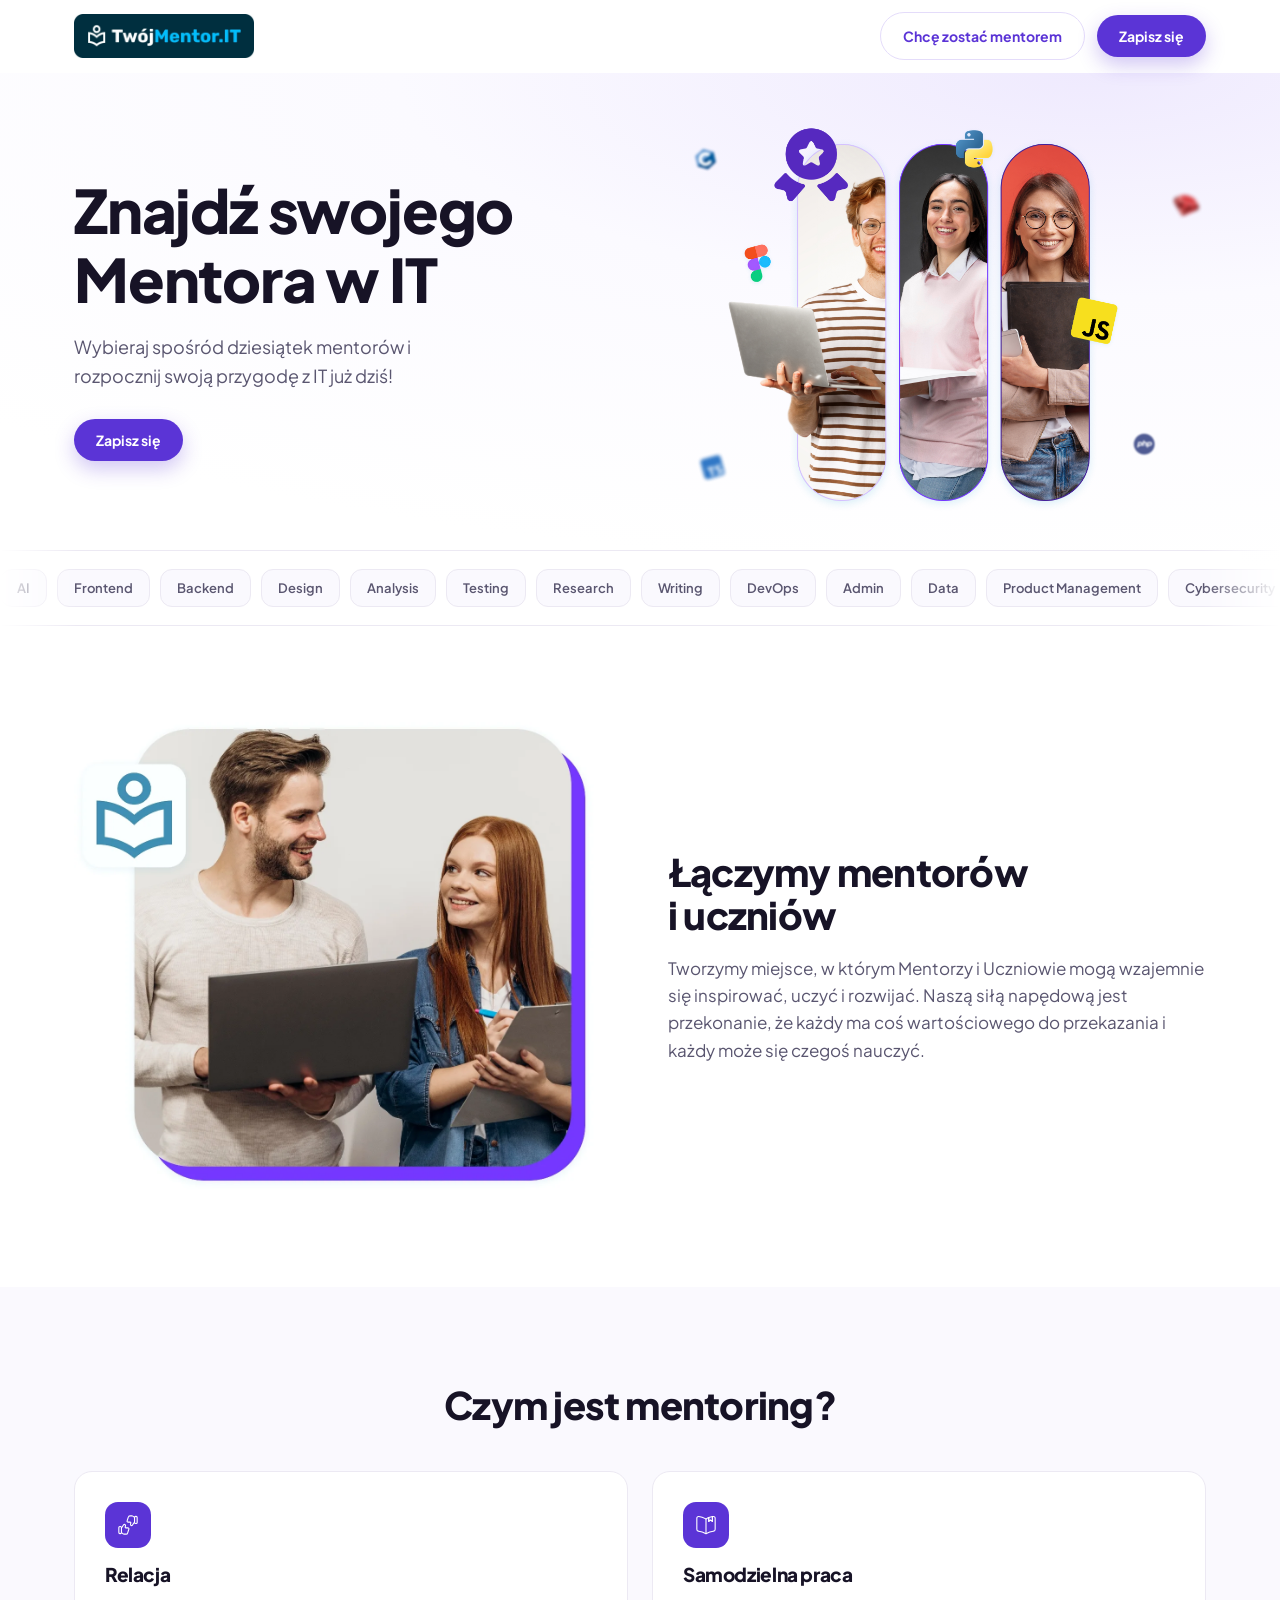
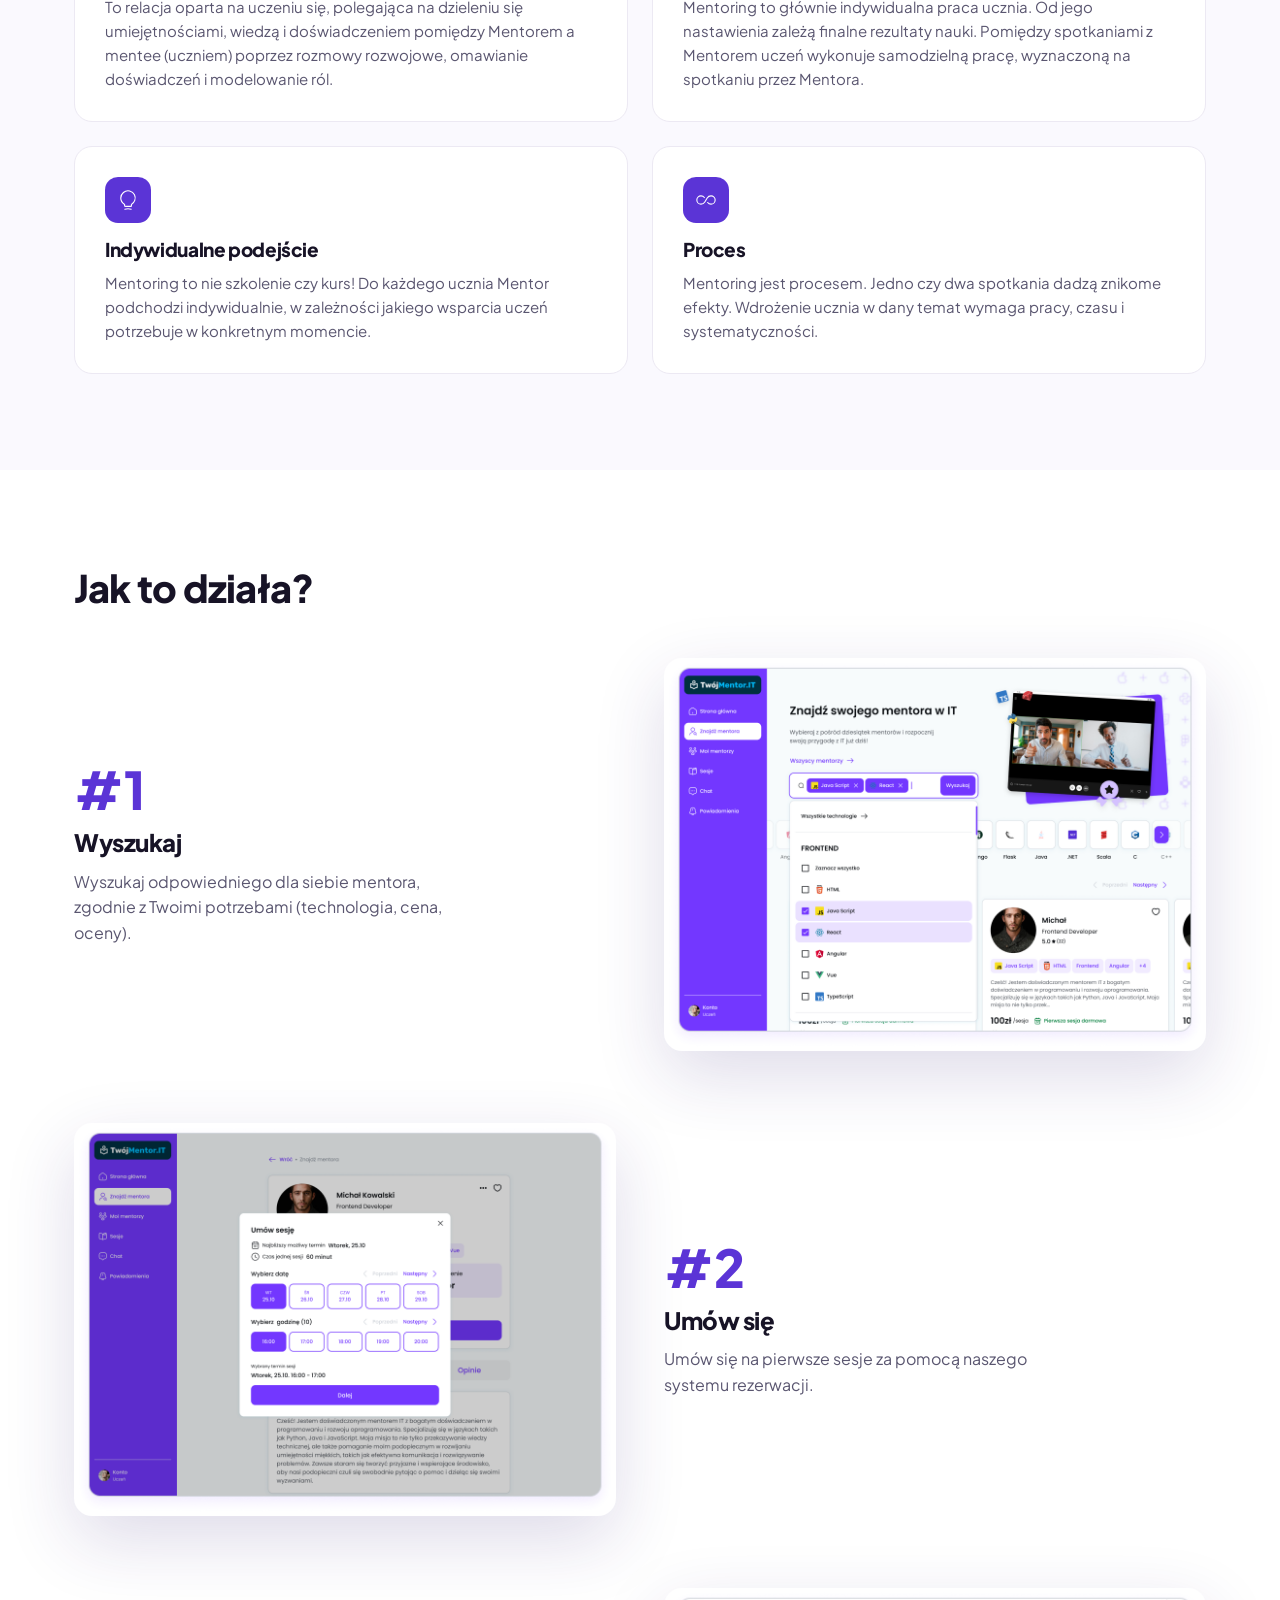
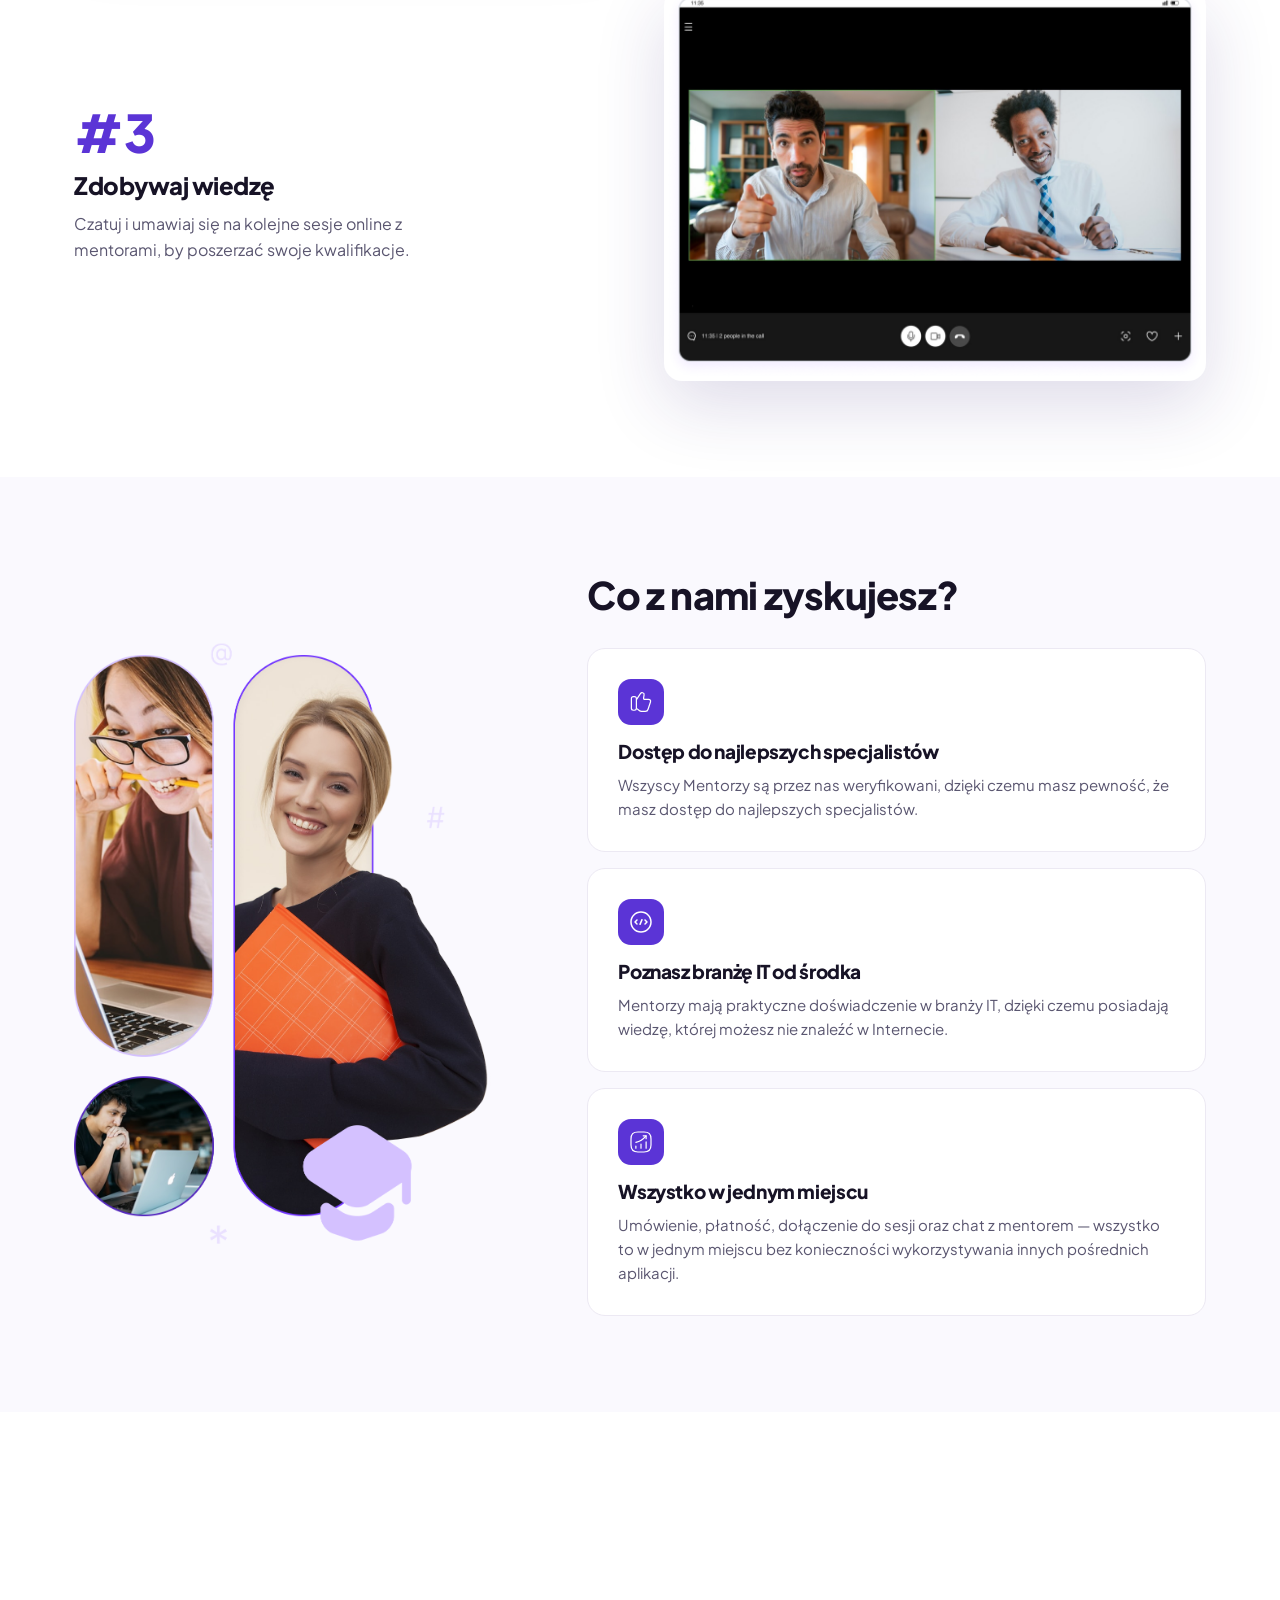
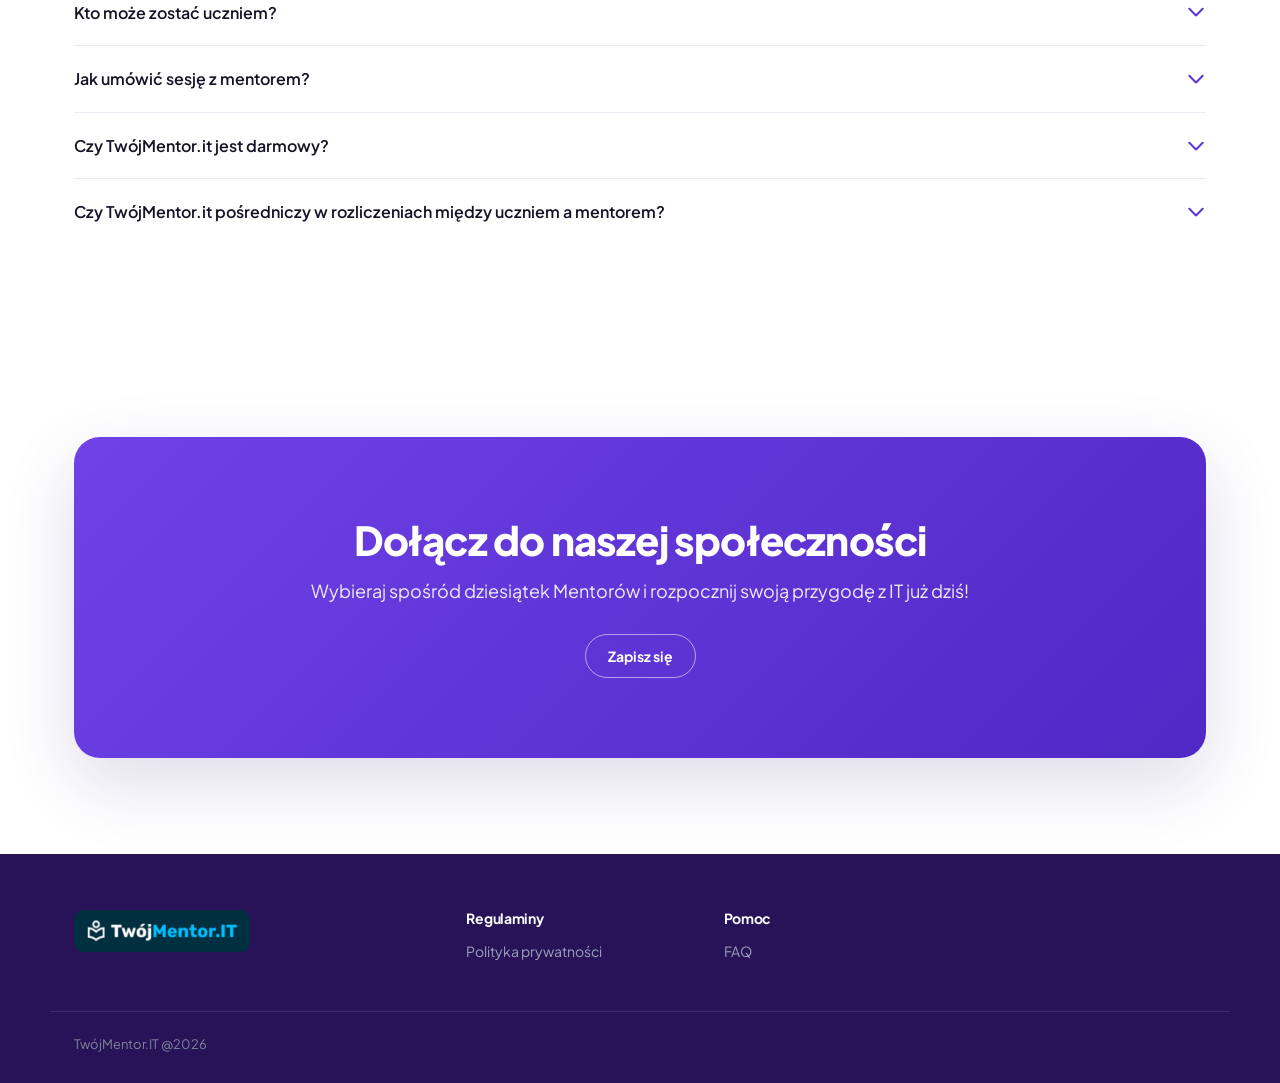
==== commit 4af37d2a: "feat: dodaj przycisk "Chcę zostać mentorem" do headera i placeholder podstronę - Nowy link btn-ghost" ====
--- a/index.html
+++ b/index.html
@@ -25,7 +25,7 @@
   <meta name="twitter:description" content="Wybieraj spośród dziesiątek mentorów IT i rozpocznij swoją przygodę z IT już dziś." />
   <meta name="twitter:image" content="https://mentor-it.github.io/LP/assets/img/og-image.jpg" />
 
-  <link rel="icon" type="image/svg+xml" href="assets/img/favicon.svg" />
+  <link rel="icon" type="image/svg+xml" href="assets/img/logo-refresh_2.svg" />
   <link rel="preconnect" href="https://fonts.googleapis.com" />
   <link rel="preconnect" href="https://fonts.gstatic.com" crossorigin />
   <link rel="preload" as="image" href="assets/img/Hero_1.png" />
@@ -83,7 +83,12 @@
         <img src="assets/img/logo.webp" width="218" height="53" alt="TwójMentor.IT" class="logo-img" />
       </a>
 
+      <button type="button" class="nav-toggle" id="navToggle" aria-label="Menu" aria-expanded="false">
+        <span></span><span></span><span></span>
+      </button>
+
       <div class="header-actions">
+        <a href="zostan-mentorem/" class="btn btn-ghost">Chcę zostać mentorem</a>
         <button type="button" id="ctaSignupBtn" class="btn btn-primary js-signup-open">Zapisz się</button>
       </div>
     </div>
@@ -391,7 +396,7 @@
       <div class="container">
         <div class="faq-head reveal">
           <h2 id="faq-title" class="section-title">Pytania i odpowiedzi</h2>
-          <a href="faq.html" class="link-arrow">Zobacz wszystkie pytania i odpowiedzi
+          <a href="faq/" class="link-arrow">Zobacz wszystkie pytania i odpowiedzi
             <svg width="16" height="16" viewBox="0 0 24 24" fill="none"><path d="M5 12h14M13 6l6 6-6 6" stroke="currentColor" stroke-width="2" stroke-linecap="round" stroke-linejoin="round"/></svg>
           </a>
         </div>
@@ -442,11 +447,11 @@
       <nav class="footer-col" aria-label="Regulaminy">
         <h3>Regulaminy</h3>
         <!-- <a href="#">Warunki korzystania</a> -->
-        <a href="polityka-prywatnosci.html">Polityka prywatności</a>
+        <a href="polityka-prywatnosci/">Polityka prywatności</a>
       </nav>
       <nav class="footer-col" aria-label="Pomoc">
         <h3>Pomoc</h3>
-        <a href="faq.html">FAQ</a>
+        <a href="faq/">FAQ</a>
       </nav>
       <!-- social media hidden -->
 
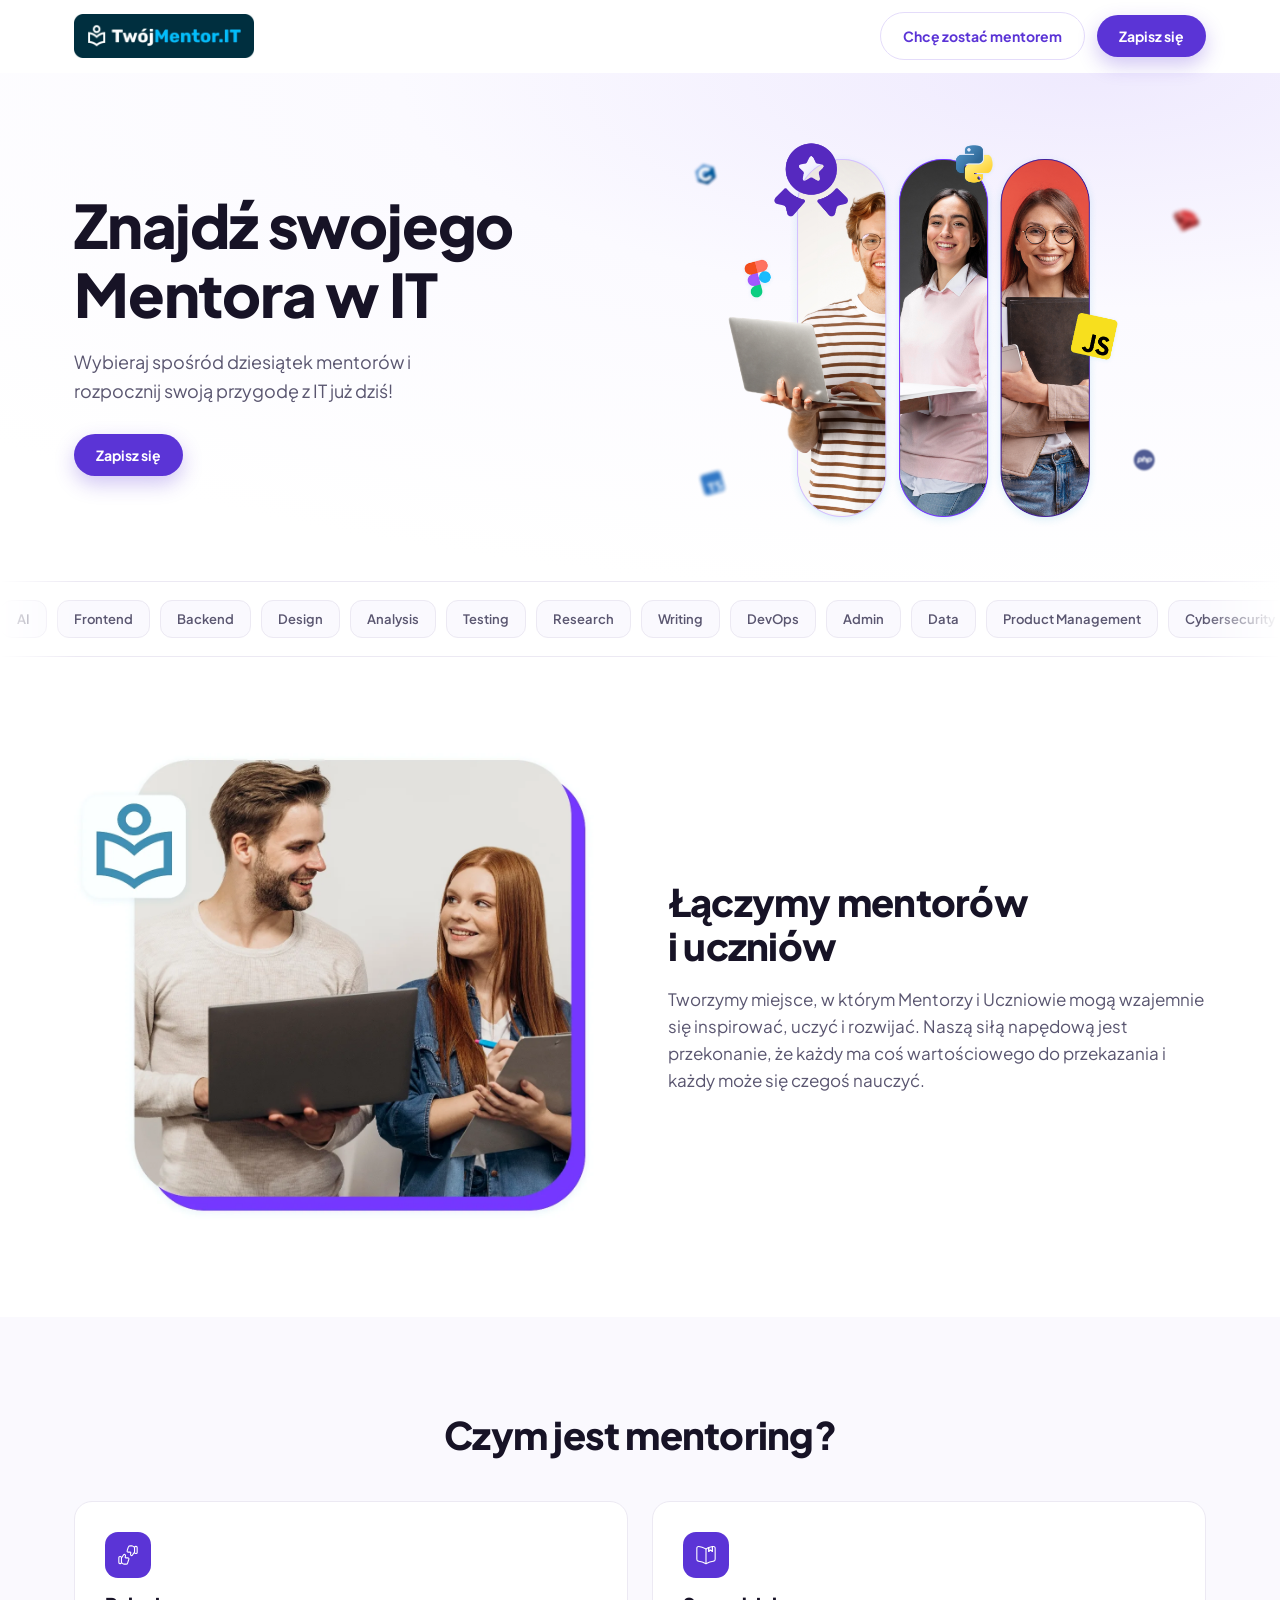
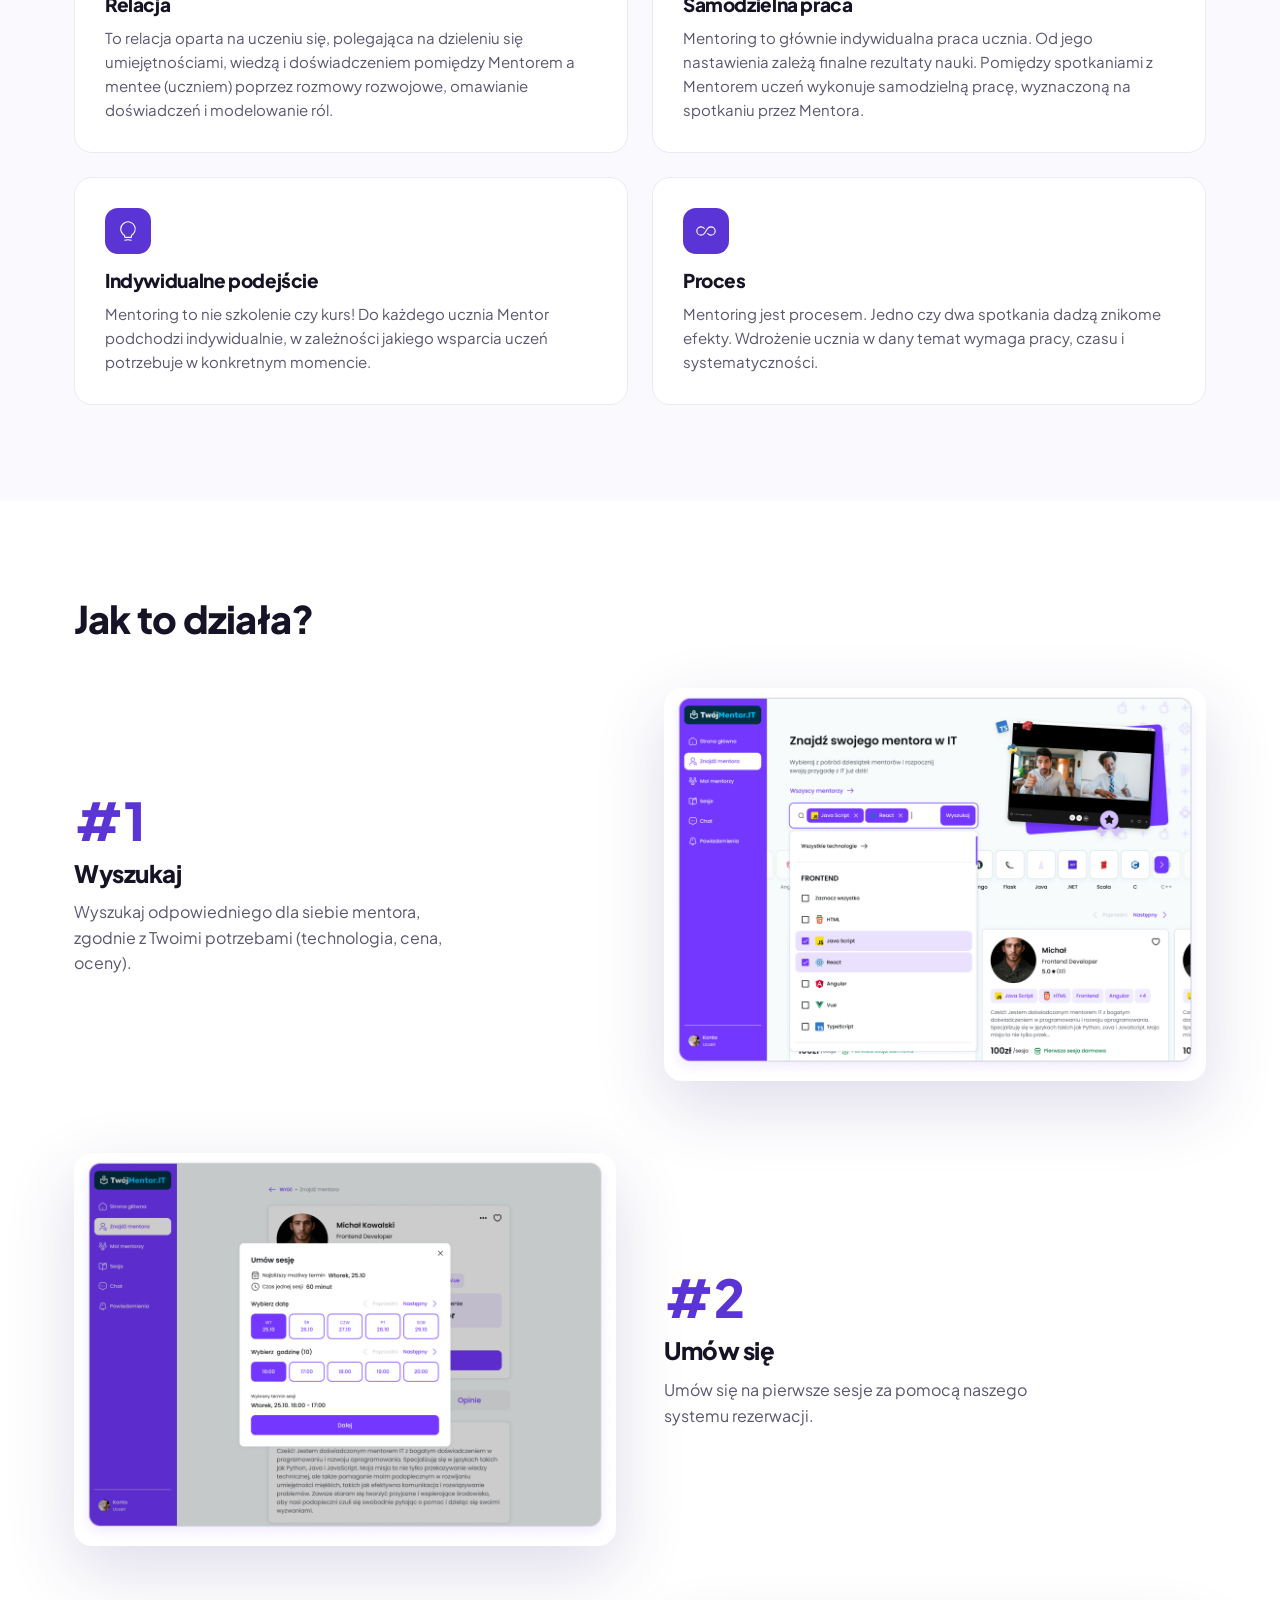
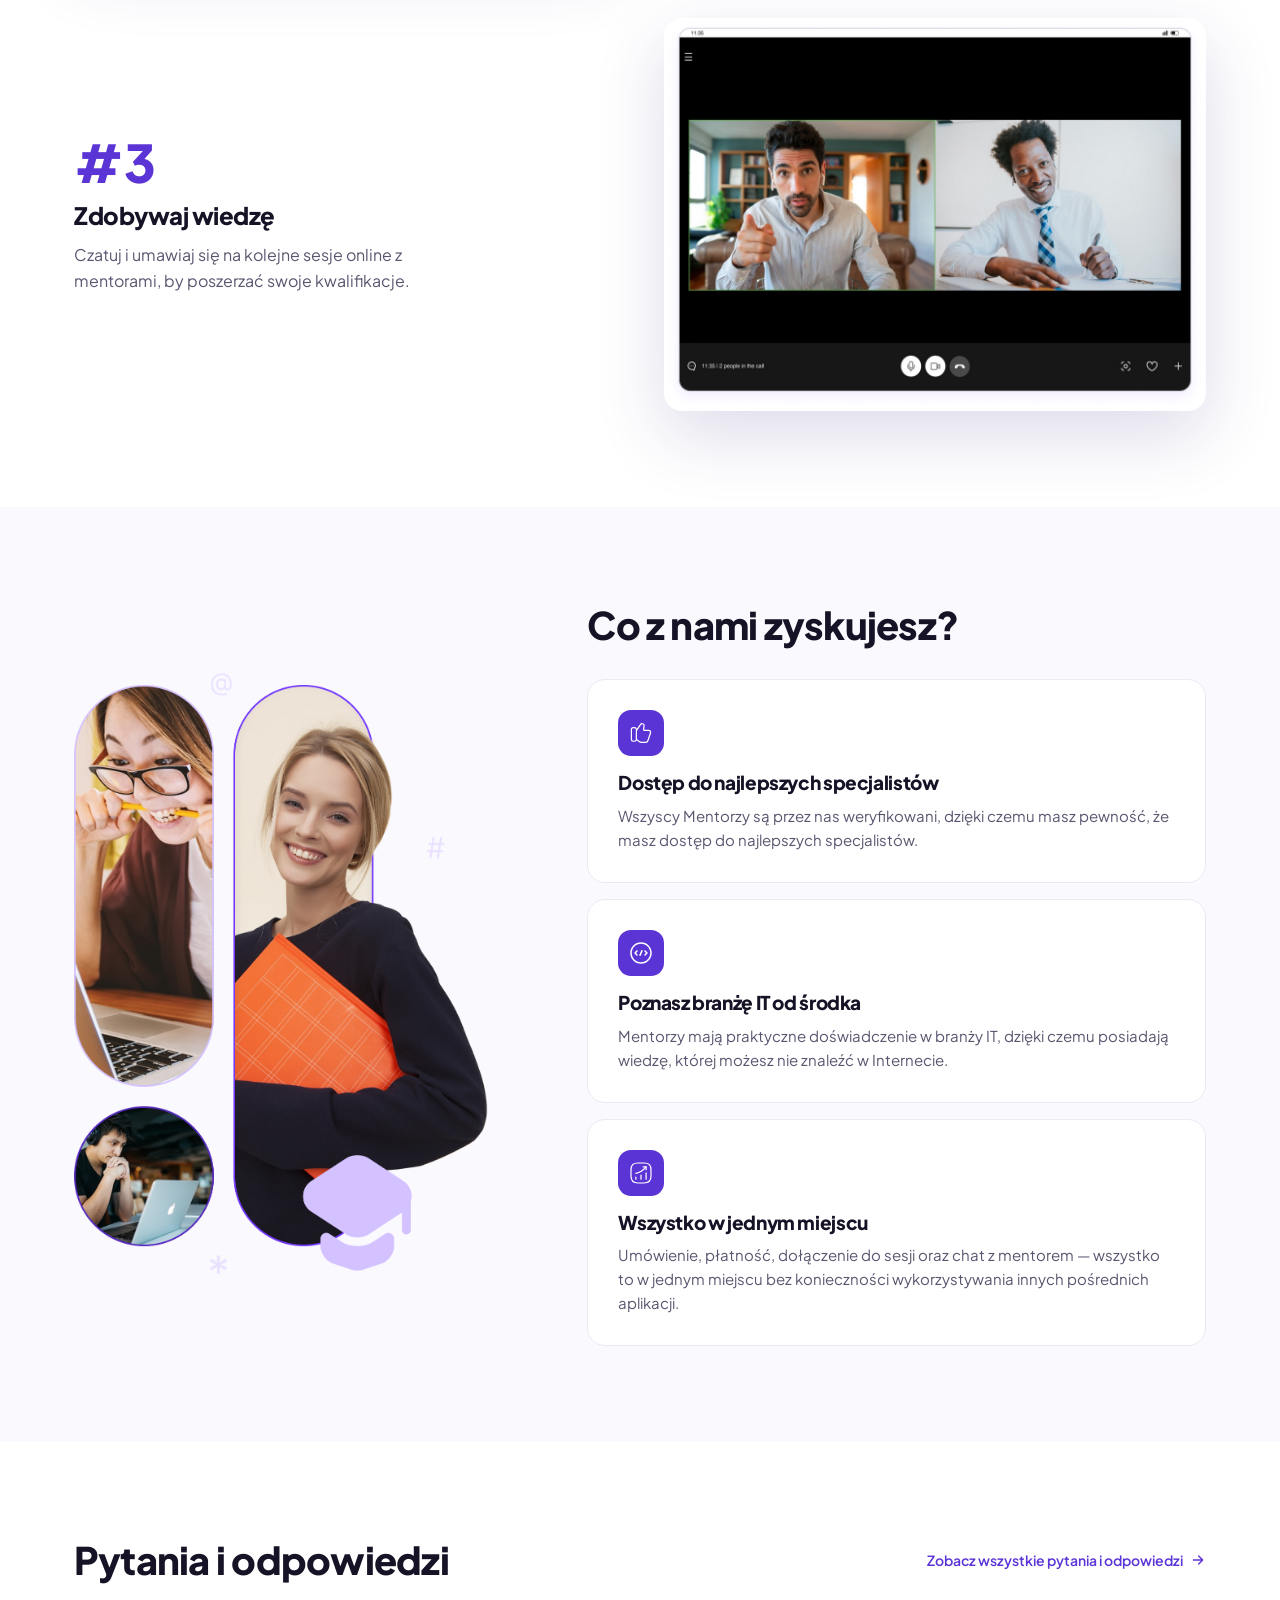
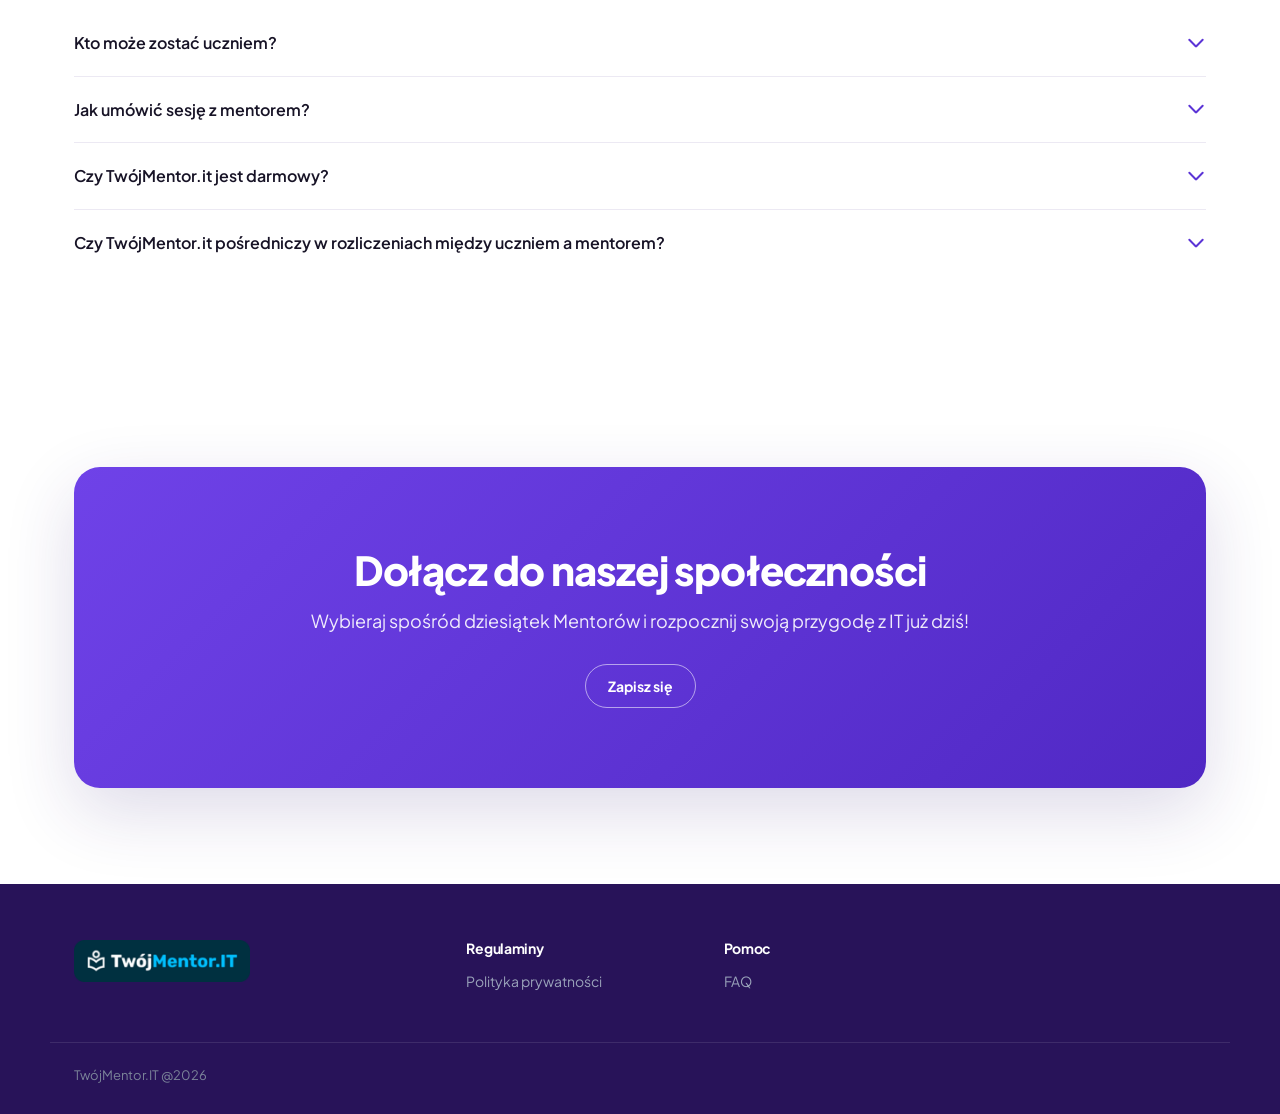
==== commit 45d72b2d: "Normalize hero-grid min-height across LP1 and LP2 Both hero-grids now share min-height: 460px on des" ====
--- a/index.html
+++ b/index.html
@@ -31,6 +31,10 @@
   <link rel="preload" as="image" href="assets/img/Hero_1.png" />
   <link href="https://fonts.googleapis.com/css2?family=Plus+Jakarta+Sans:wght@400;500;600;700;800&display=swap" rel="stylesheet" />
   <link rel="stylesheet" href="assets/css/style.css" />
+  <style>
+    .hero-grid { min-height: 460px }
+    @media (max-width: 980px) { .hero-grid { min-height: 0 } }
+  </style>
 
   <!-- JSON-LD: Organizacja + FAQ -->
   <script type="application/ld+json">
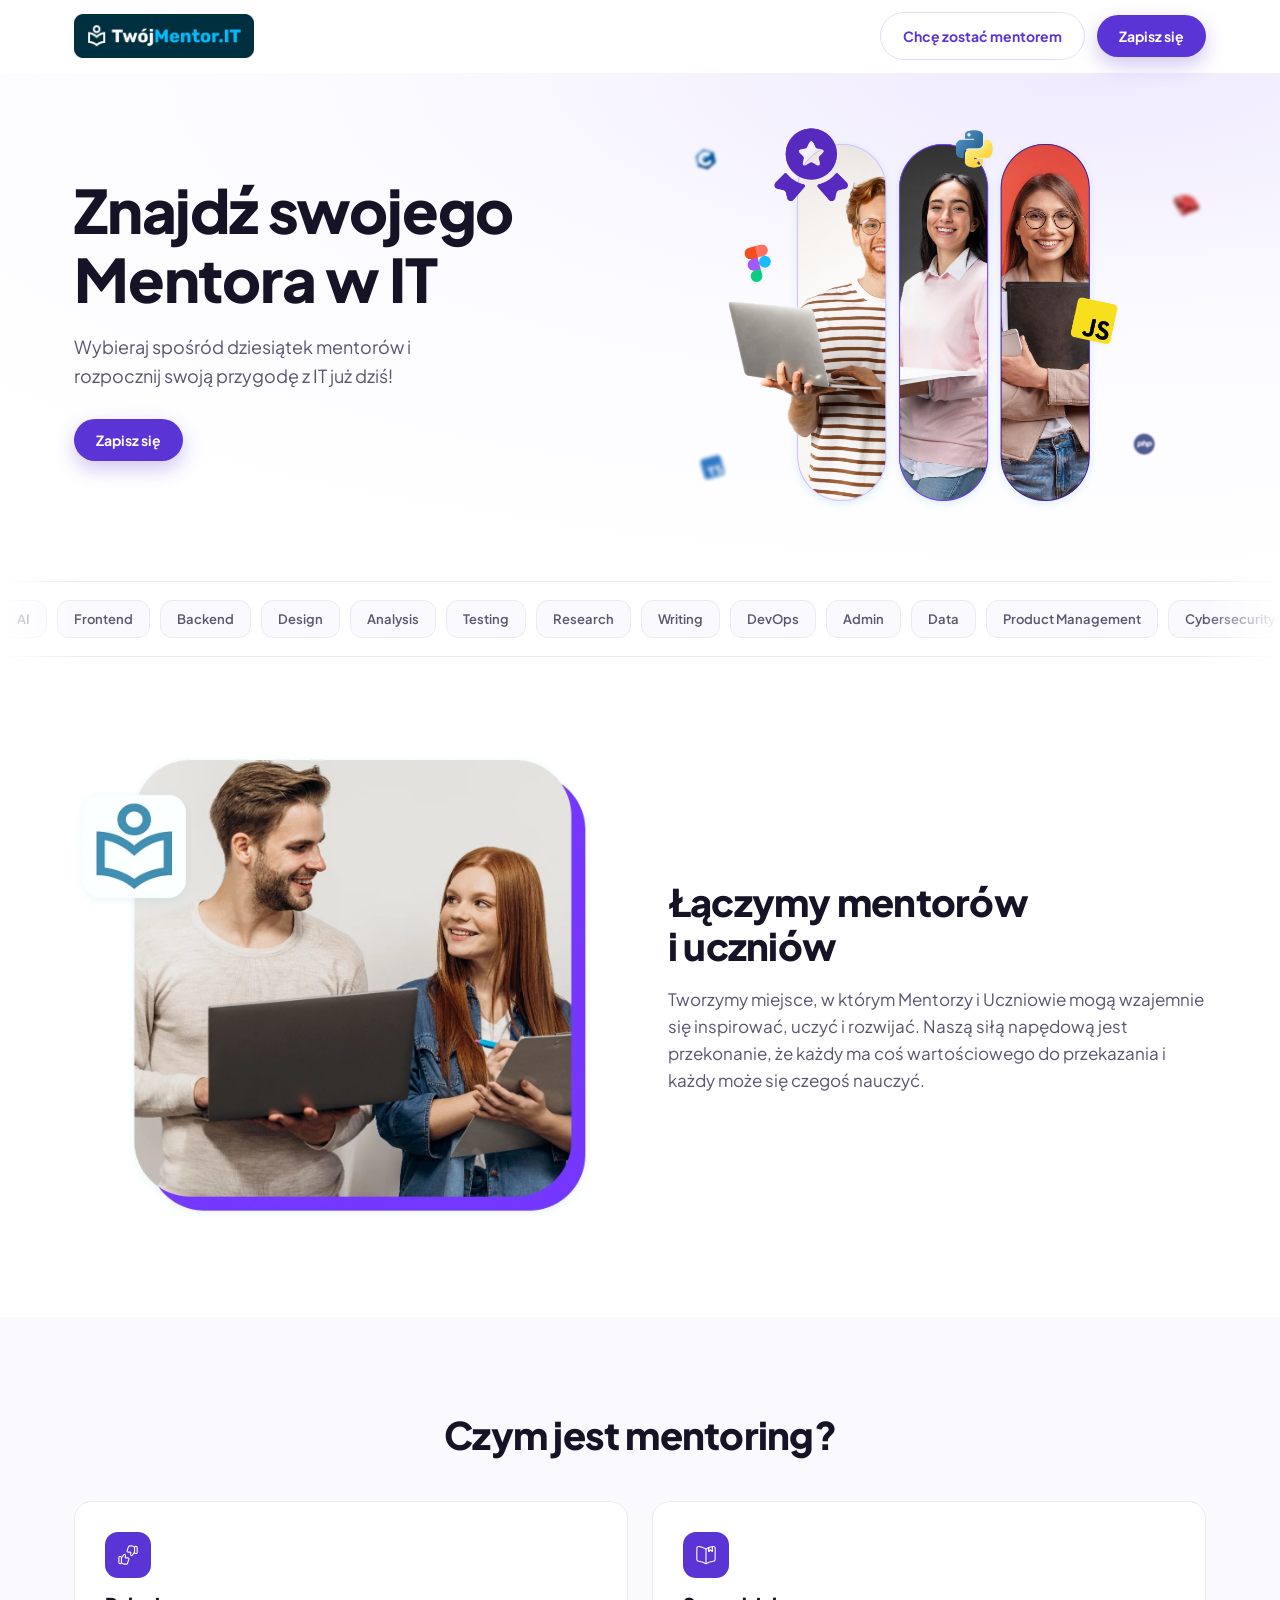
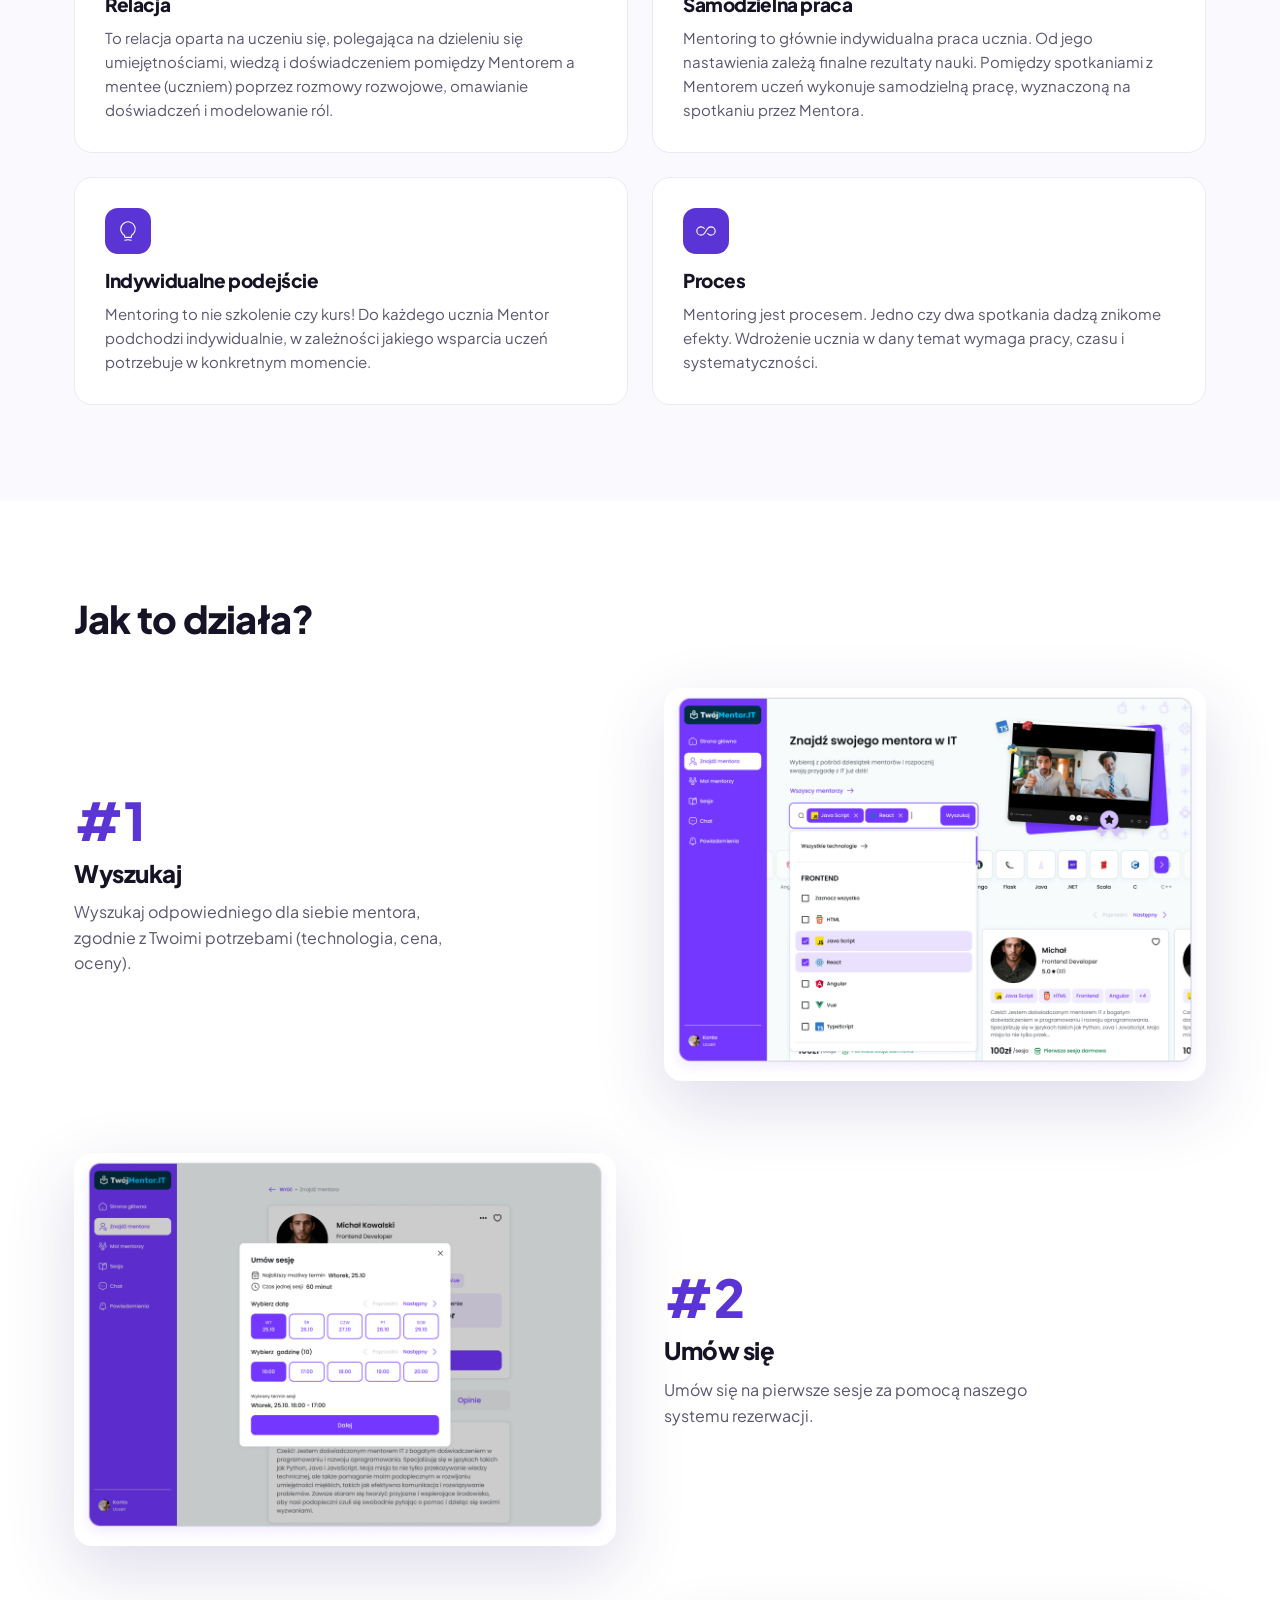
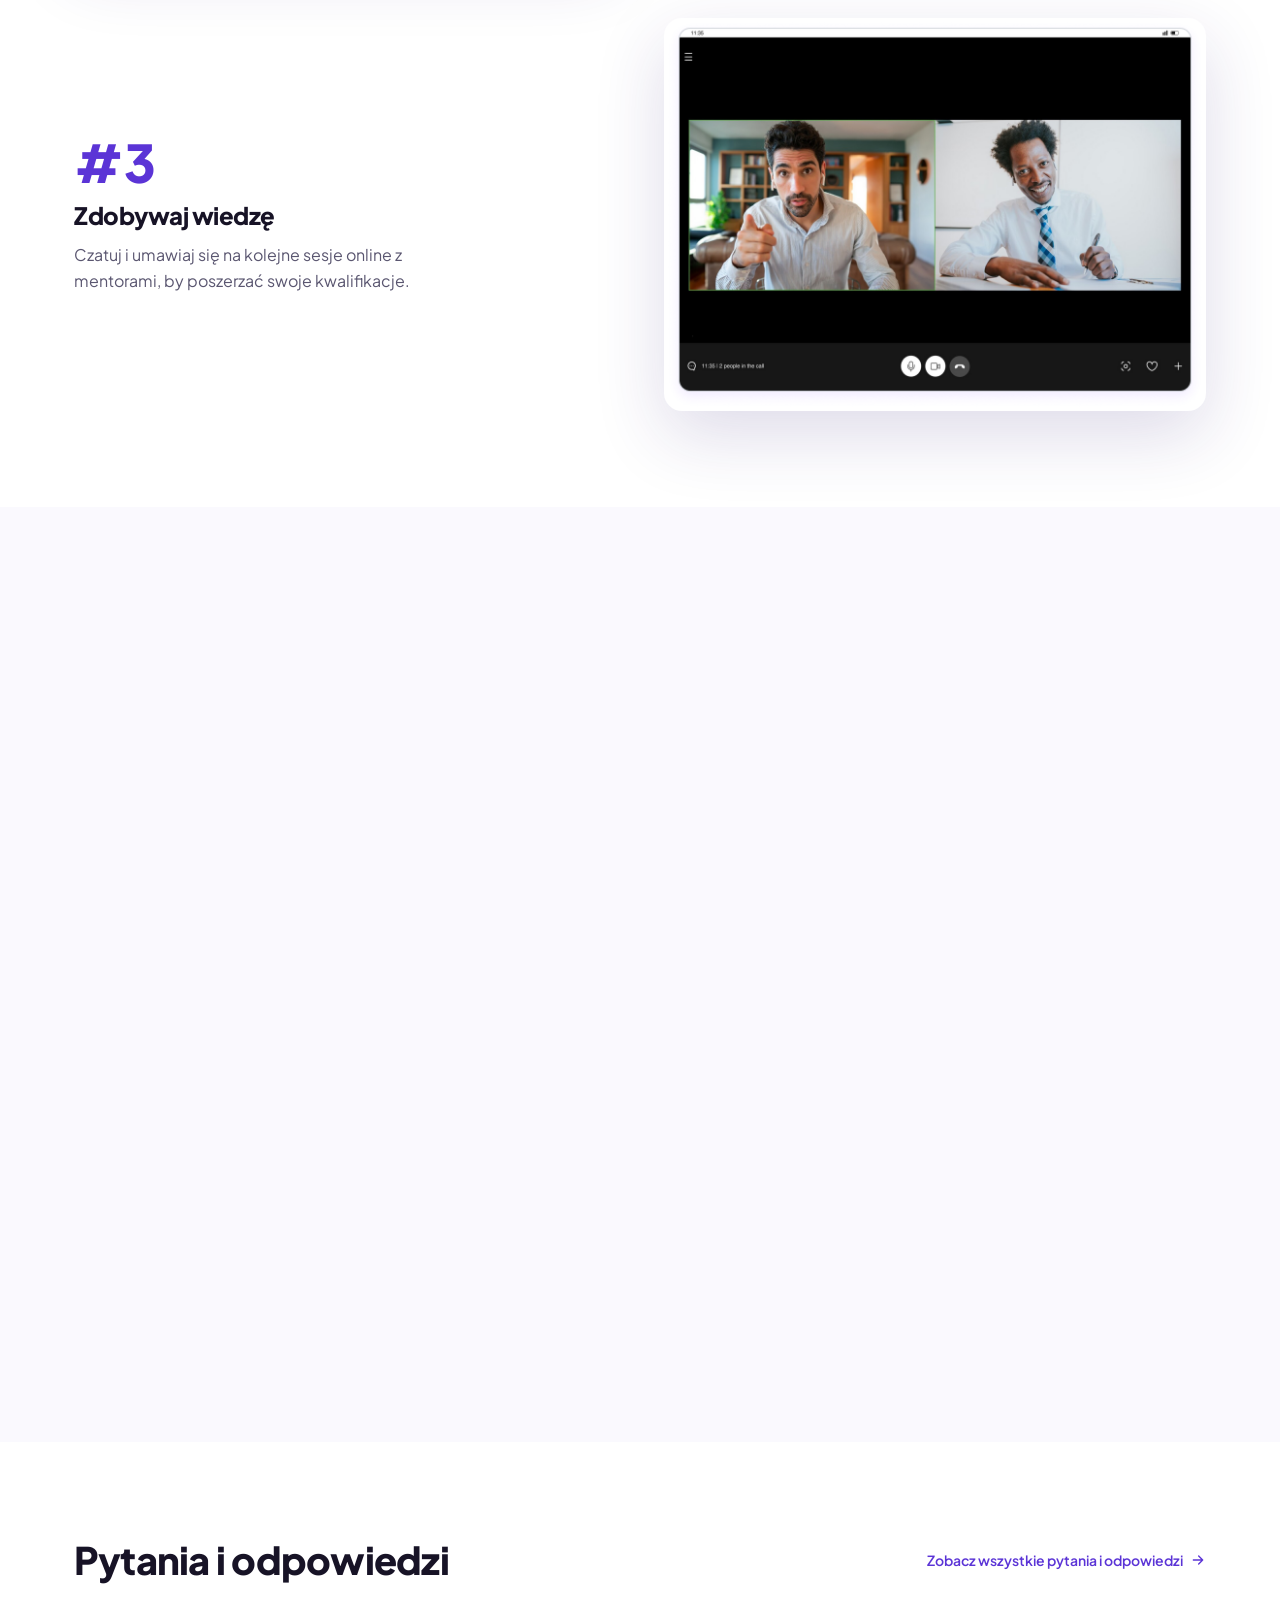
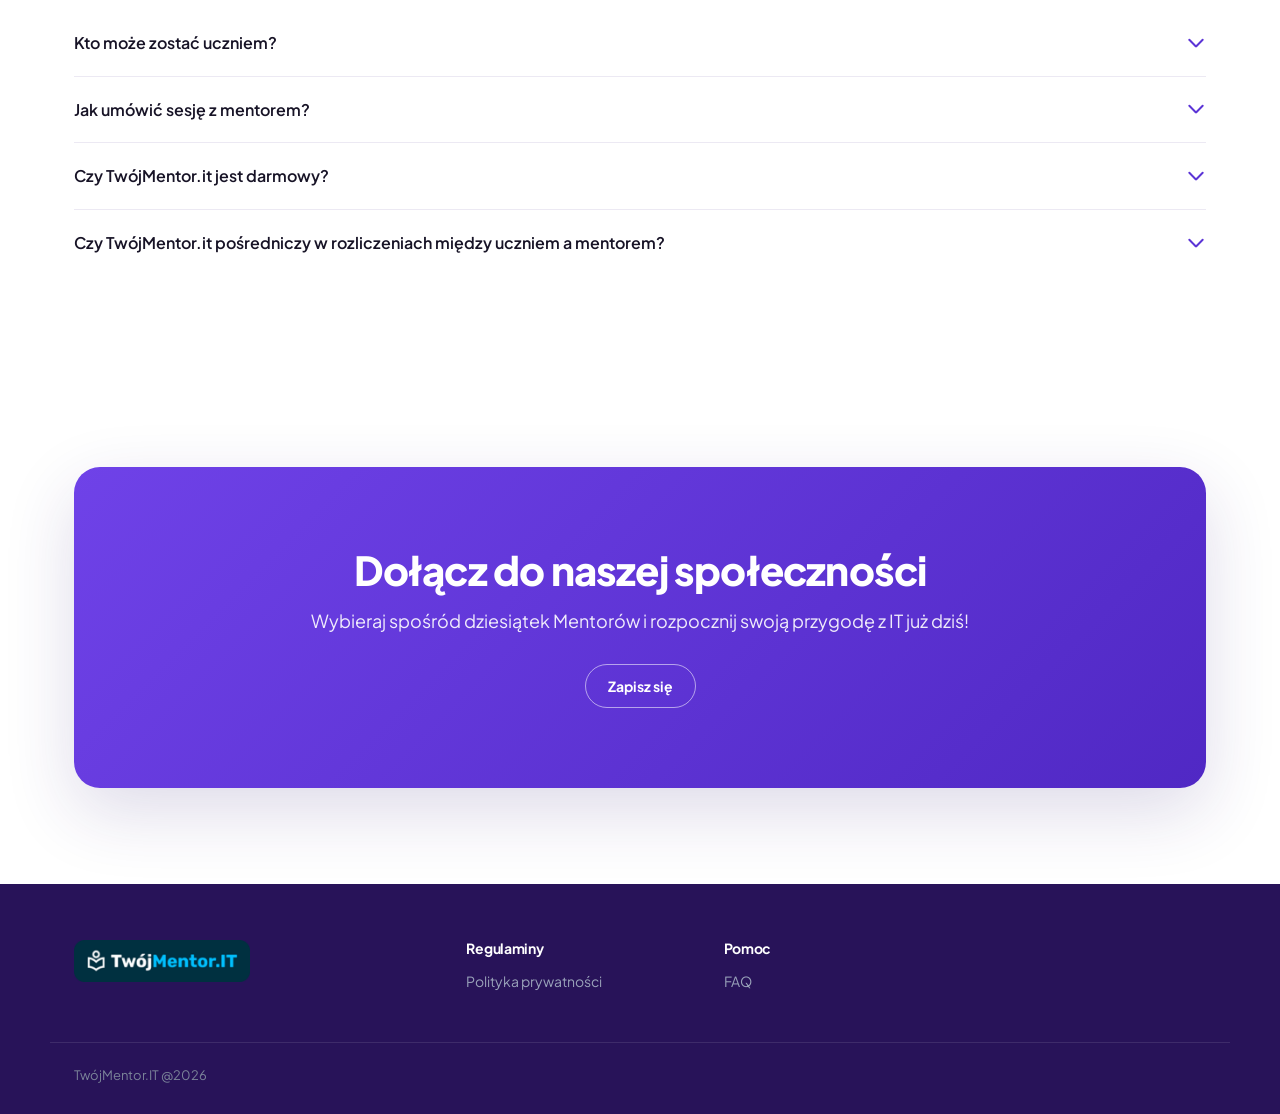
==== commit bdb21021: "Fix hero text alignment: align-items start + padding-top 54px on both LPs align-items: center with d" ====
--- a/index.html
+++ b/index.html
@@ -32,8 +32,9 @@
   <link href="https://fonts.googleapis.com/css2?family=Plus+Jakarta+Sans:wght@400;500;600;700;800&display=swap" rel="stylesheet" />
   <link rel="stylesheet" href="assets/css/style.css" />
   <style>
-    .hero-grid { min-height: 460px }
-    @media (max-width: 980px) { .hero-grid { min-height: 0 } }
+    .hero-grid { min-height: 460px; align-items: start }
+    .hero-copy { padding-top: 54px }
+    @media (max-width: 980px) { .hero-grid { min-height: 0; align-items: center } .hero-copy { padding-top: 0 } }
   </style>
 
   <!-- JSON-LD: Organizacja + FAQ -->
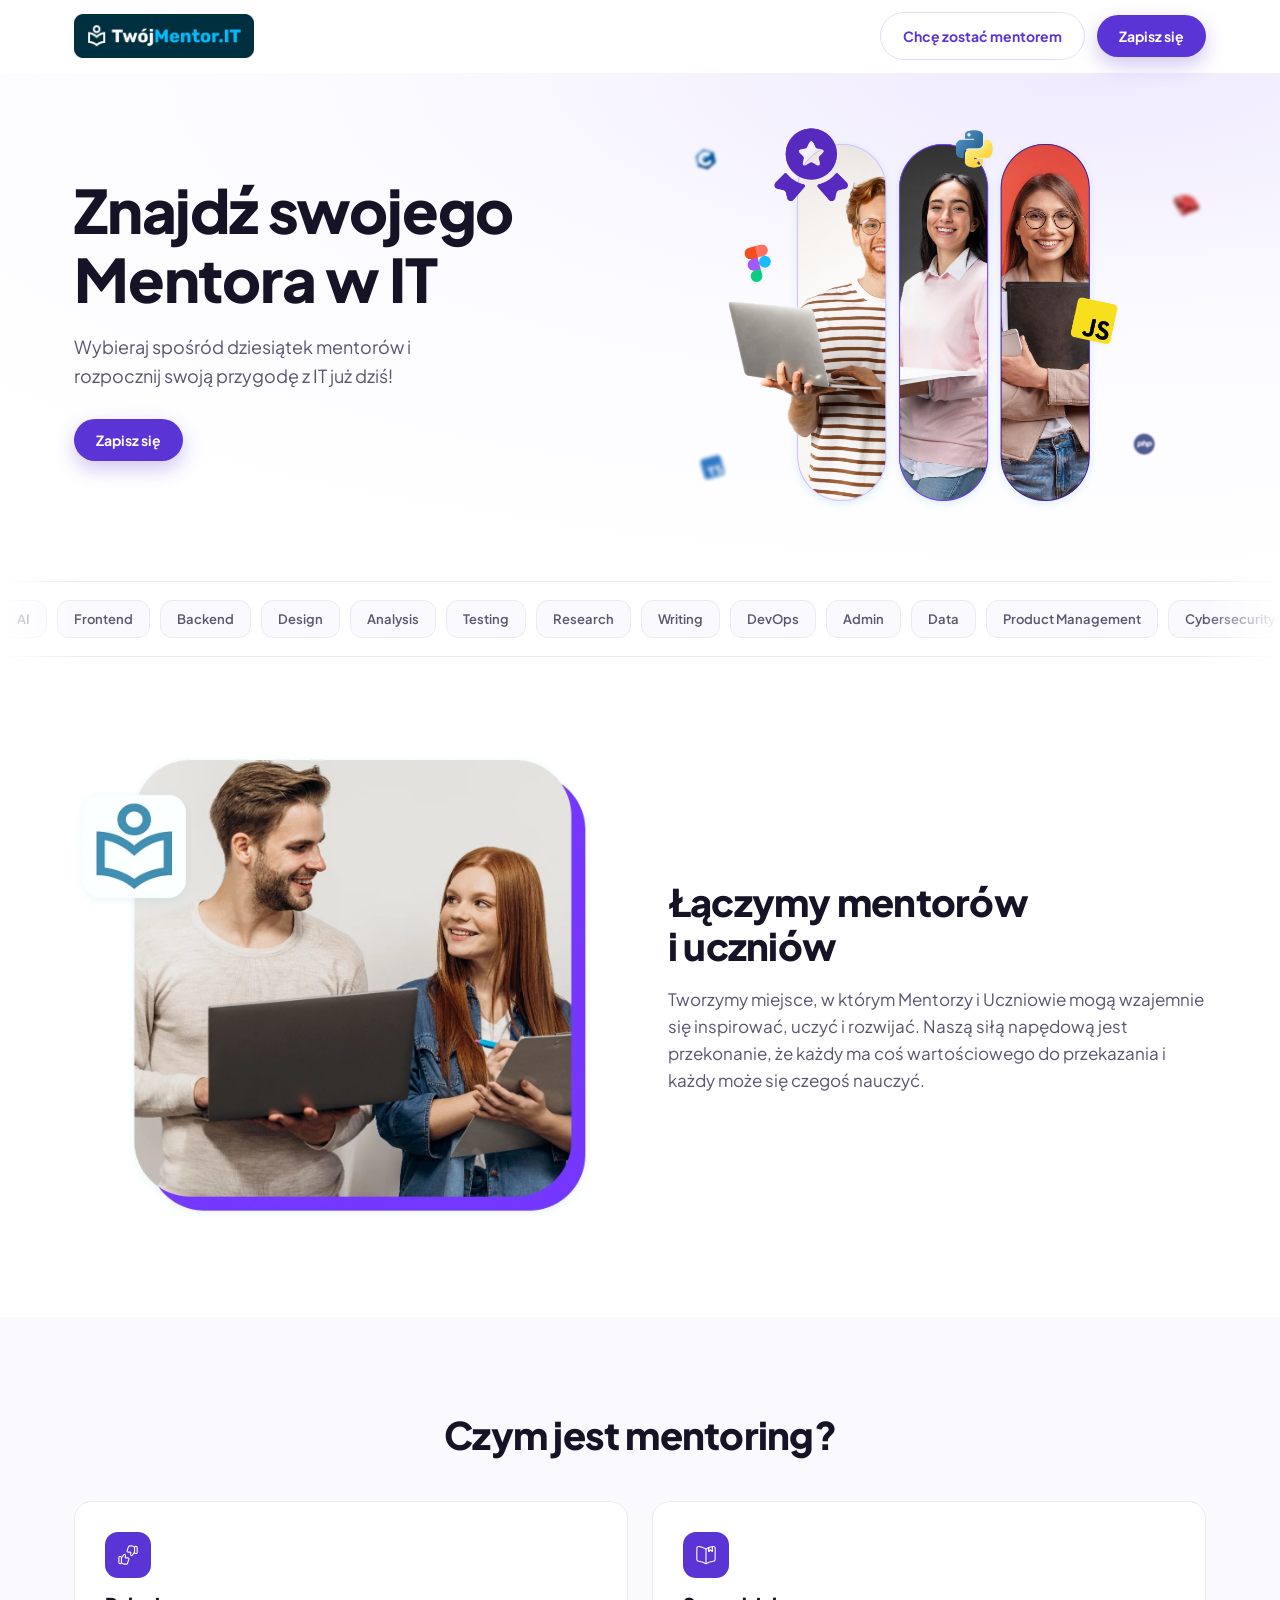
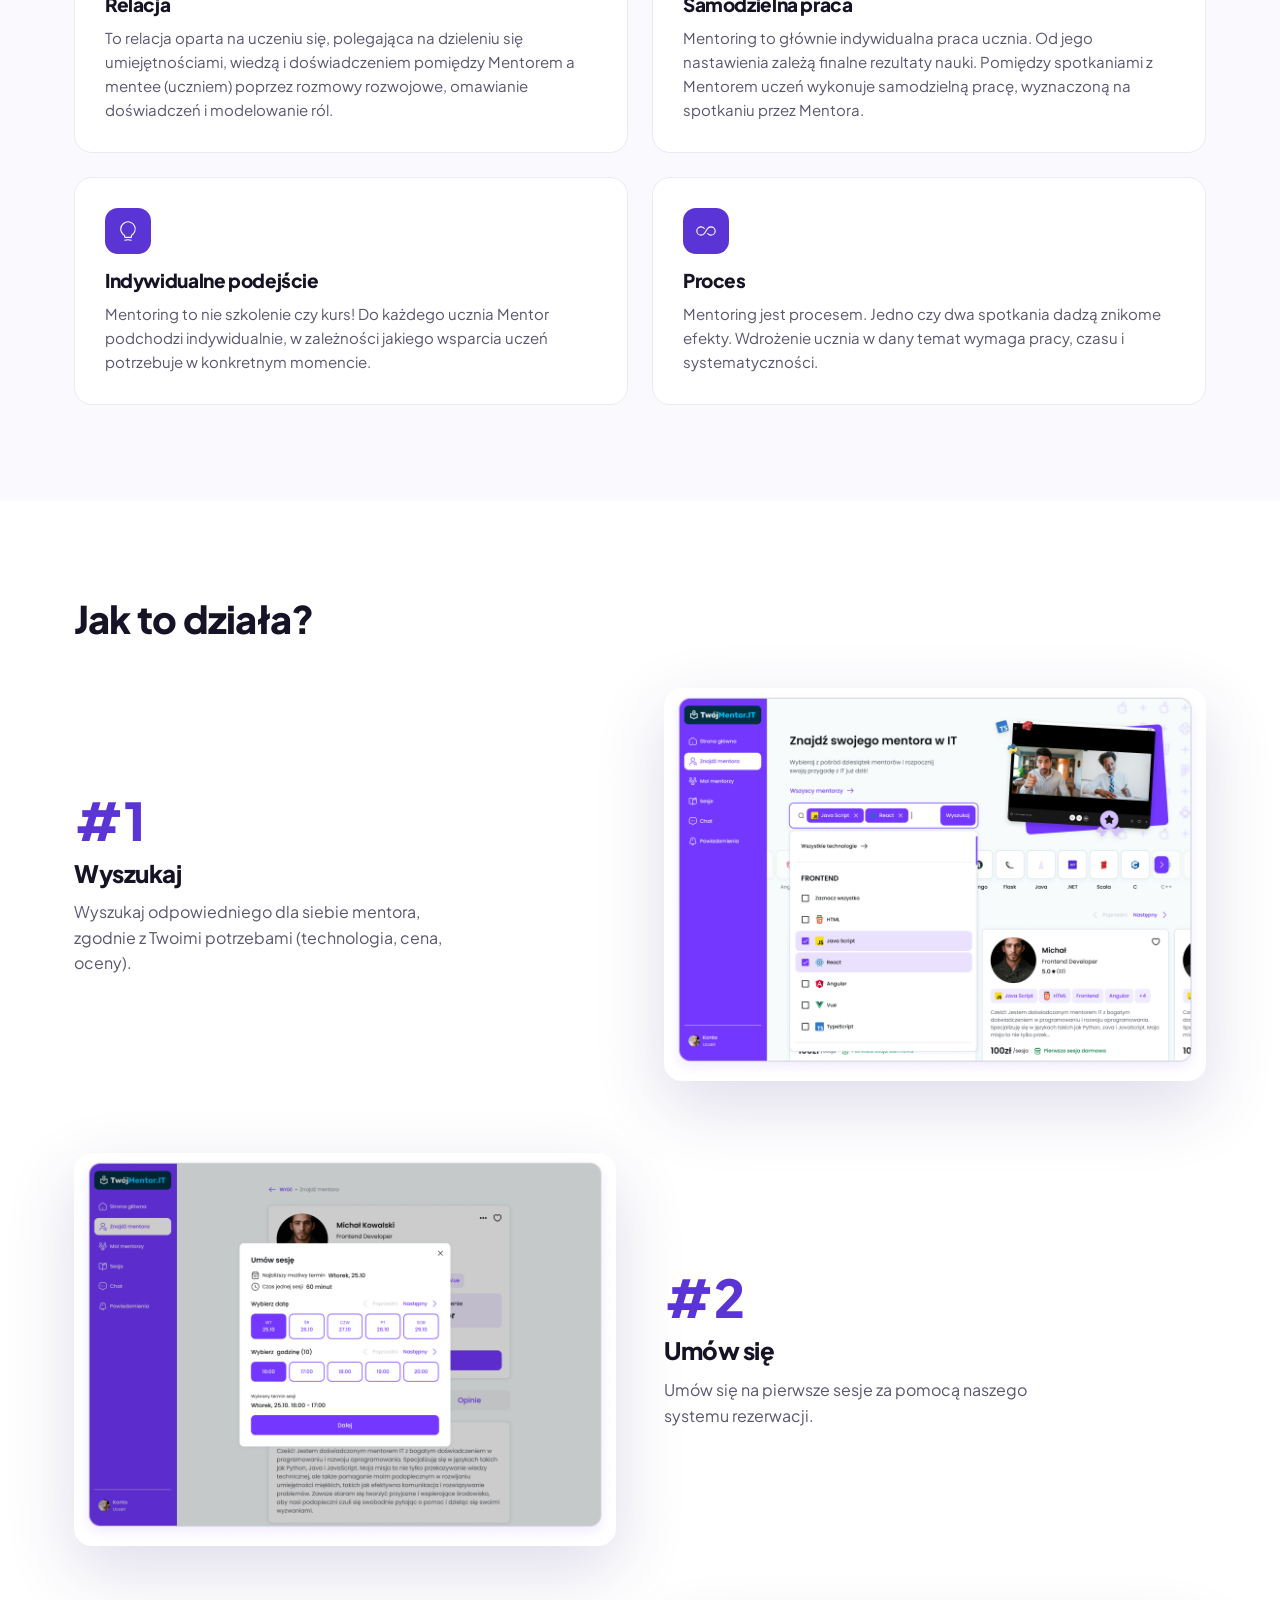
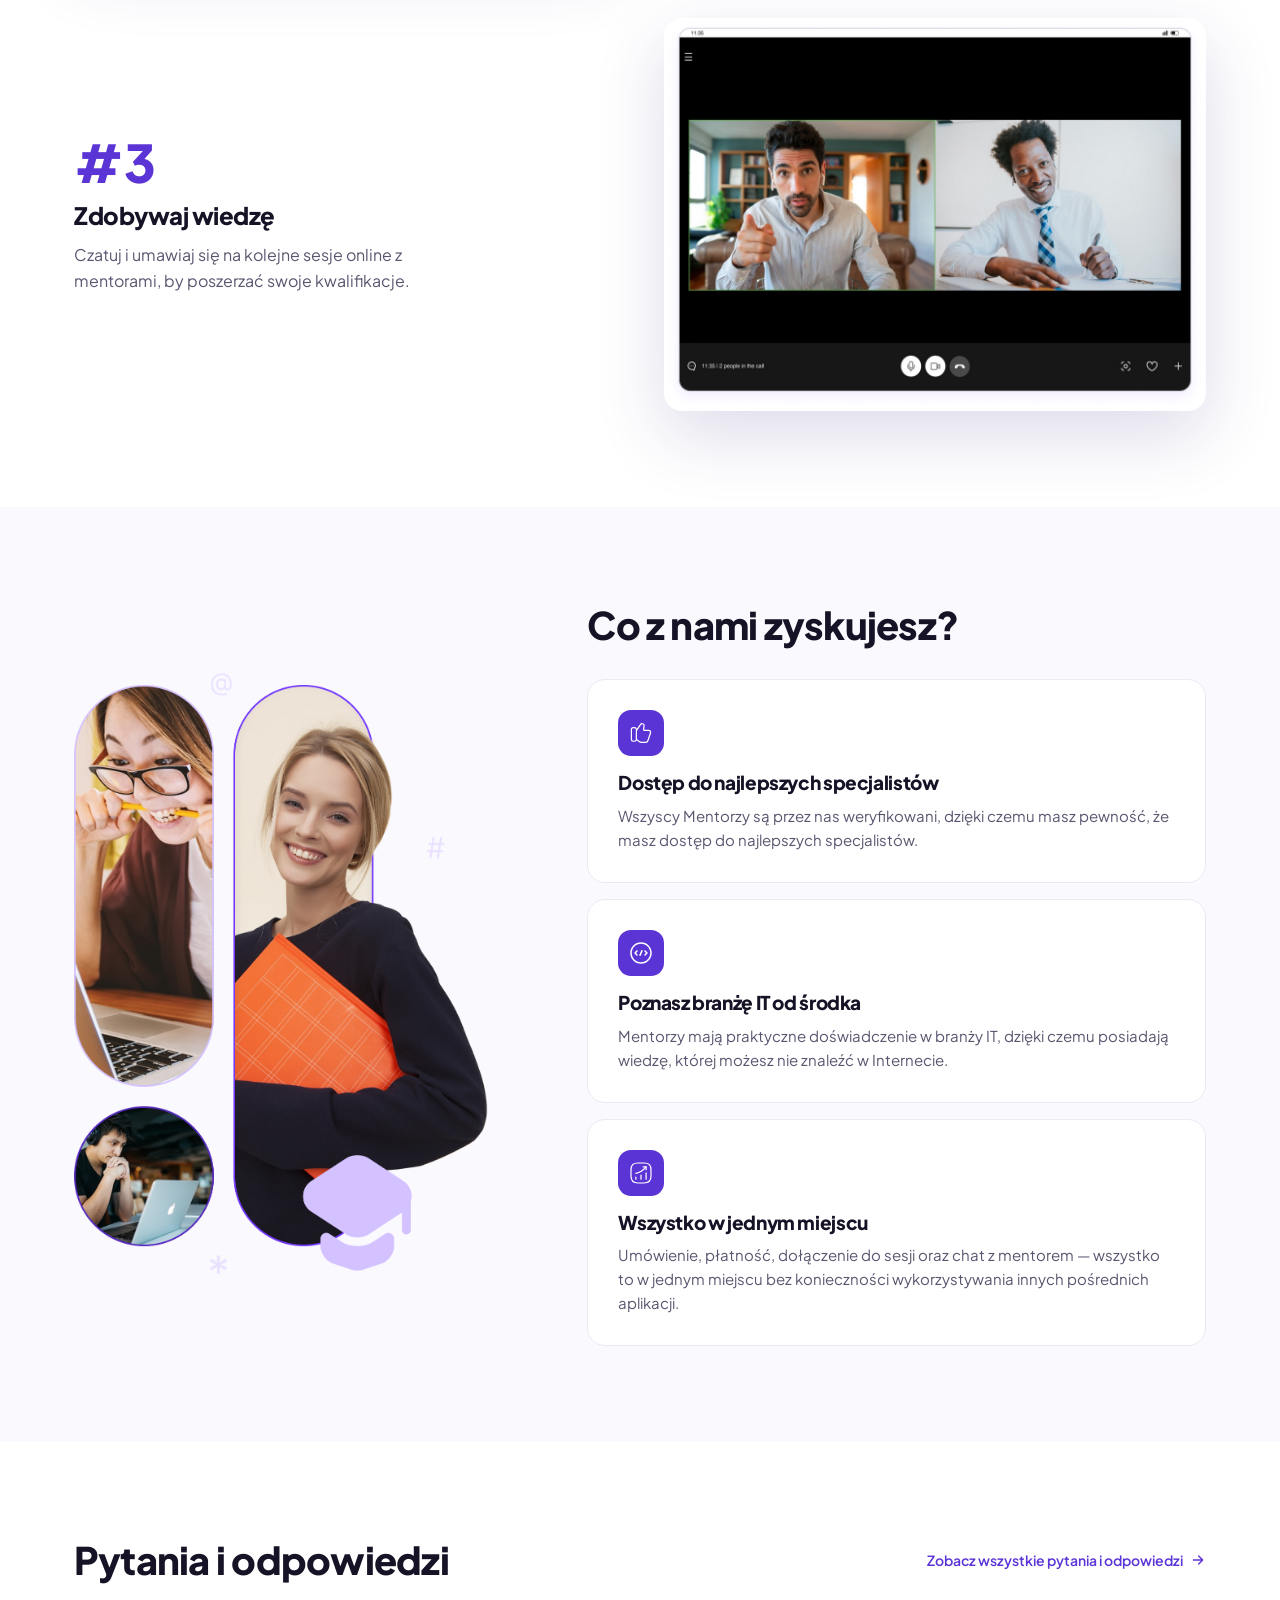
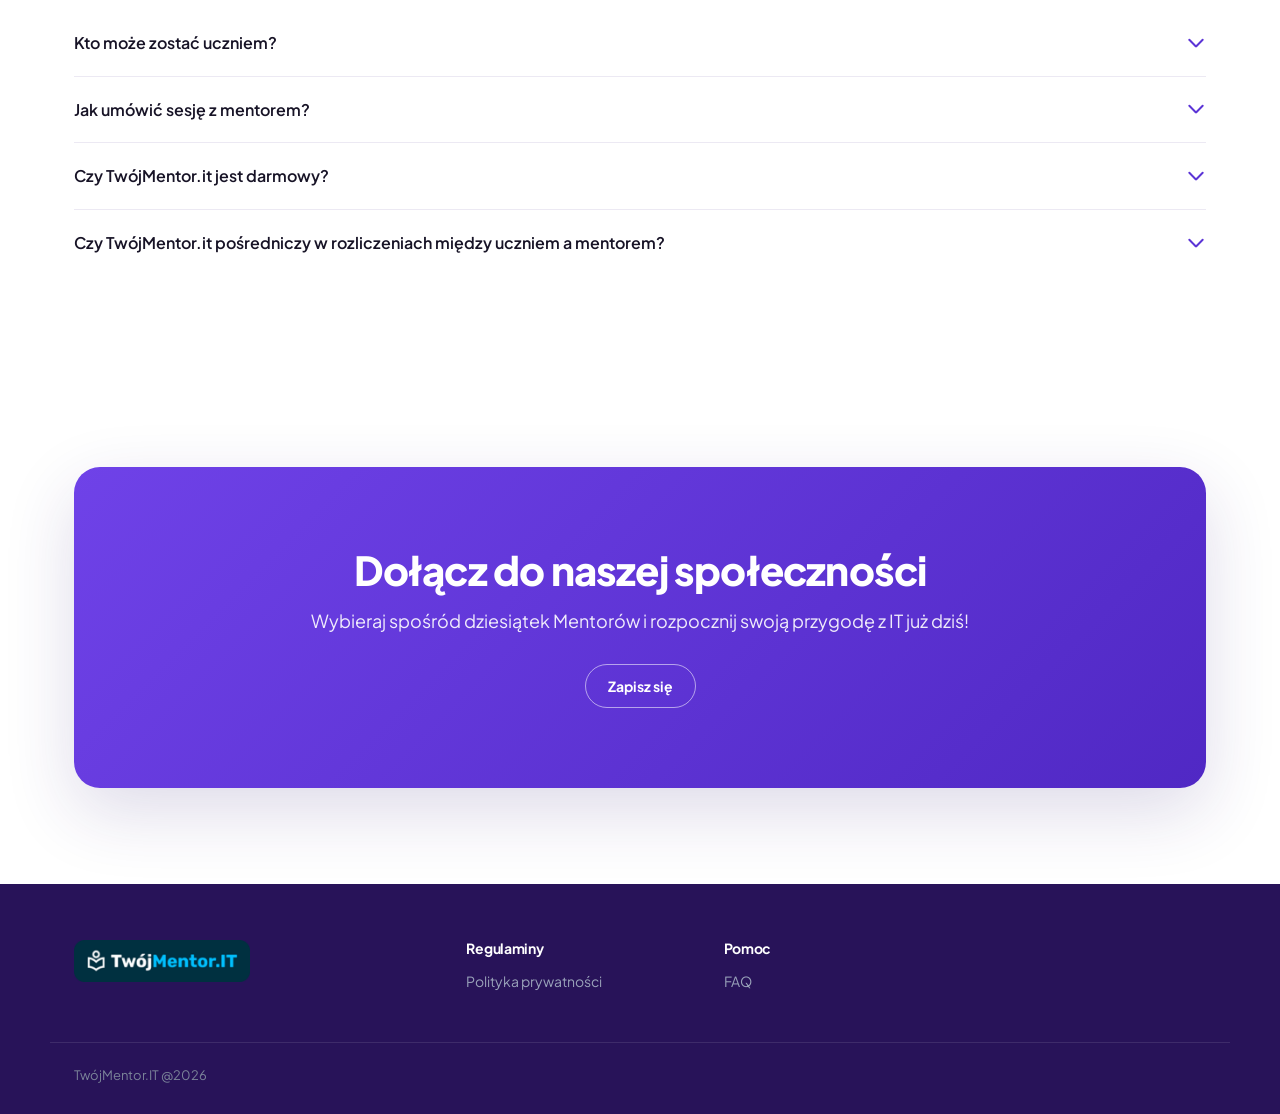
==== commit 7e2be9bc: "Fix hero image height on mobile to align copy on both LP pages Both hero-photo-wraps clamped to 260p" ====
--- a/index.html
+++ b/index.html
@@ -34,7 +34,12 @@
   <style>
     .hero-grid { min-height: 460px; align-items: start }
     .hero-copy { padding-top: 54px }
-    @media (max-width: 980px) { .hero-grid { min-height: 0; align-items: center } .hero-copy { padding-top: 0 } }
+    @media (max-width: 980px) {
+      .hero-grid { min-height: 0; align-items: center }
+      .hero-copy { padding-top: 0 }
+      .hero-photo-wrap { height: 260px; overflow: hidden }
+      .hero-photo { width: 100%; height: 100%; object-fit: cover; object-position: center top }
+    }
   </style>
 
   <!-- JSON-LD: Organizacja + FAQ -->
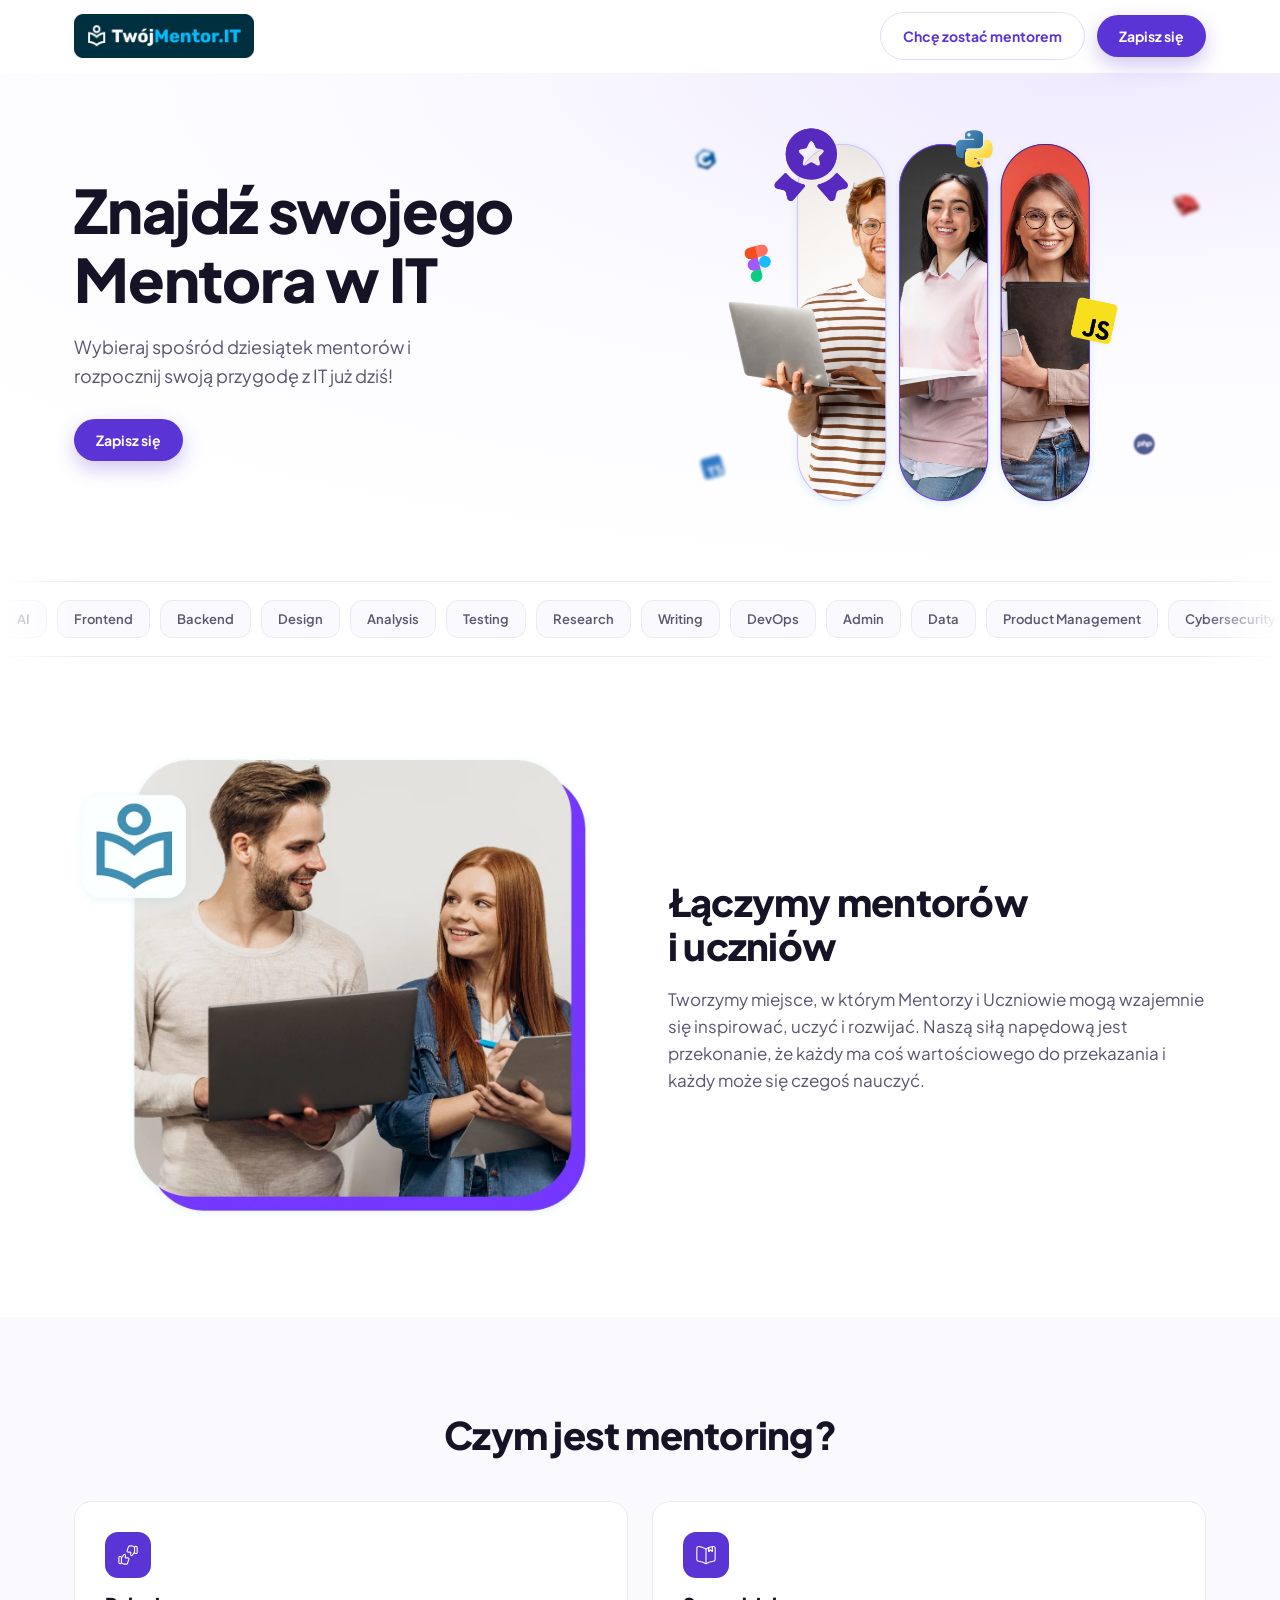
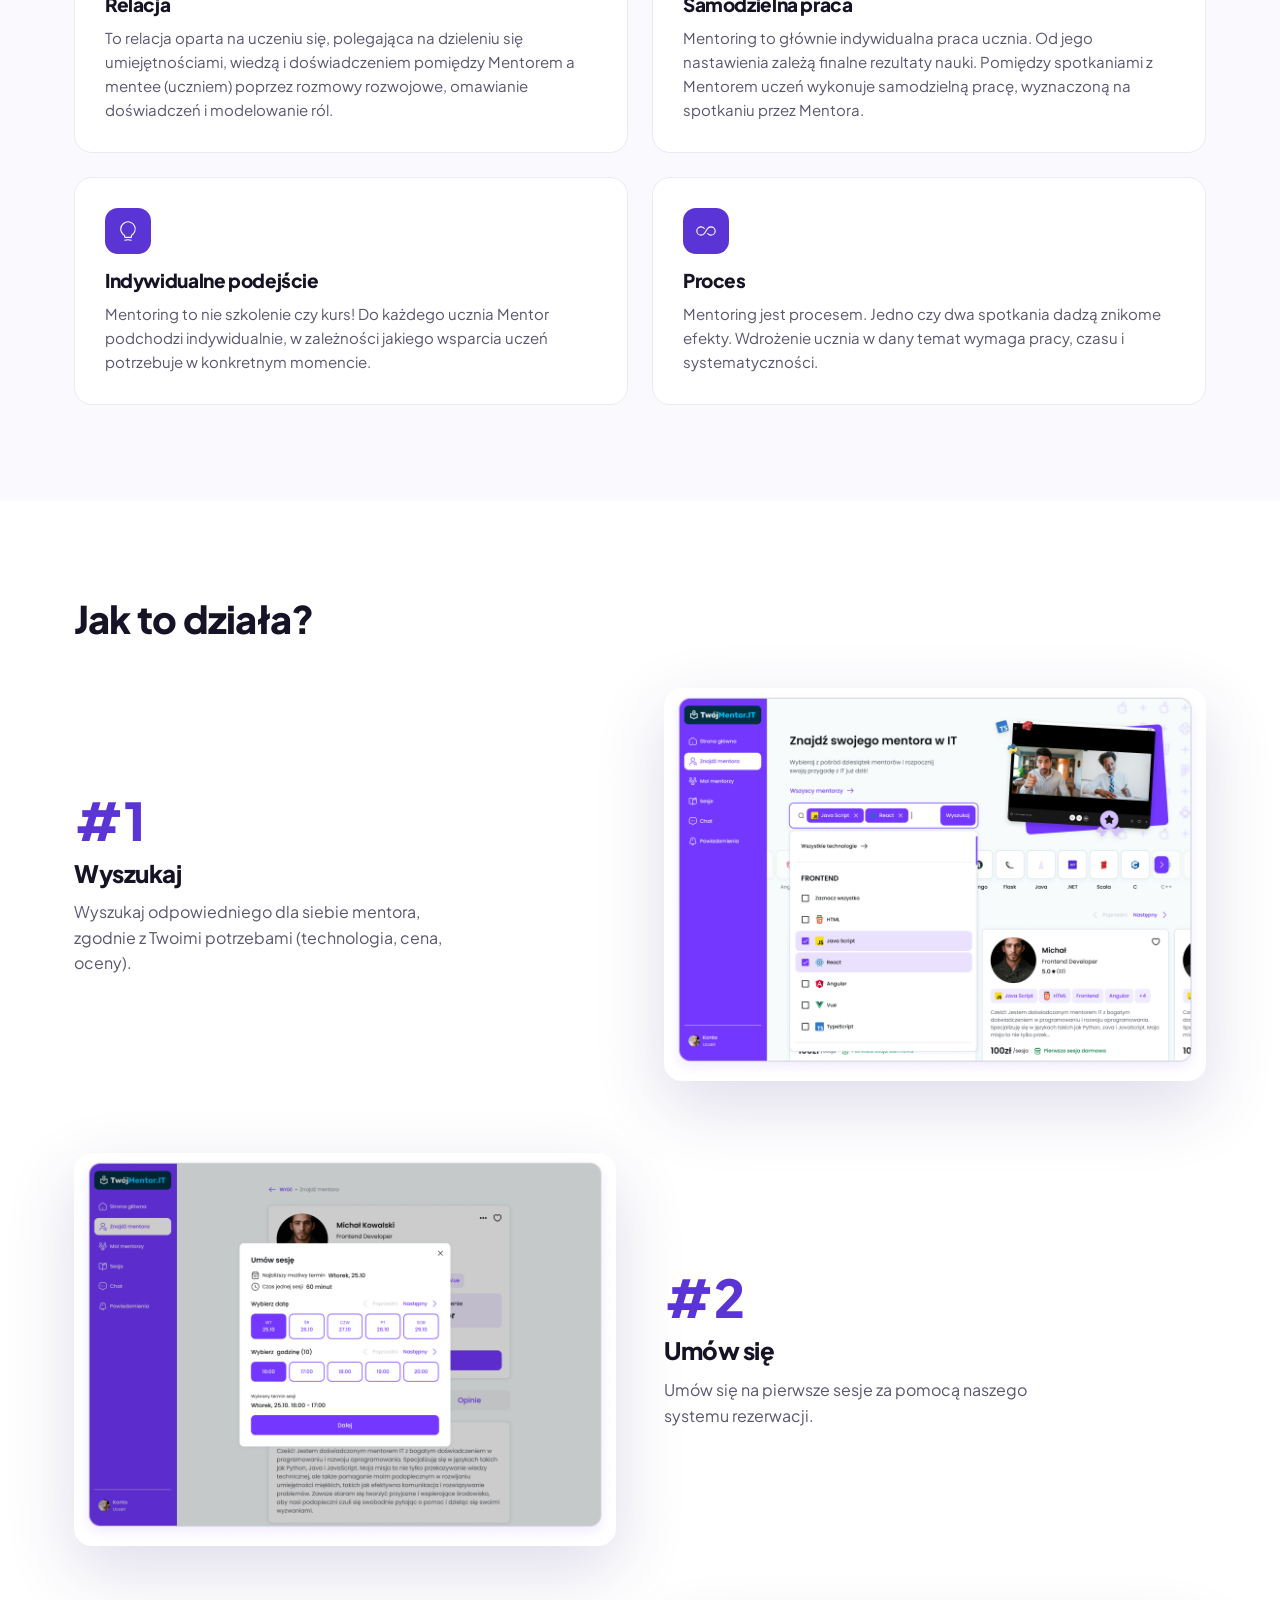
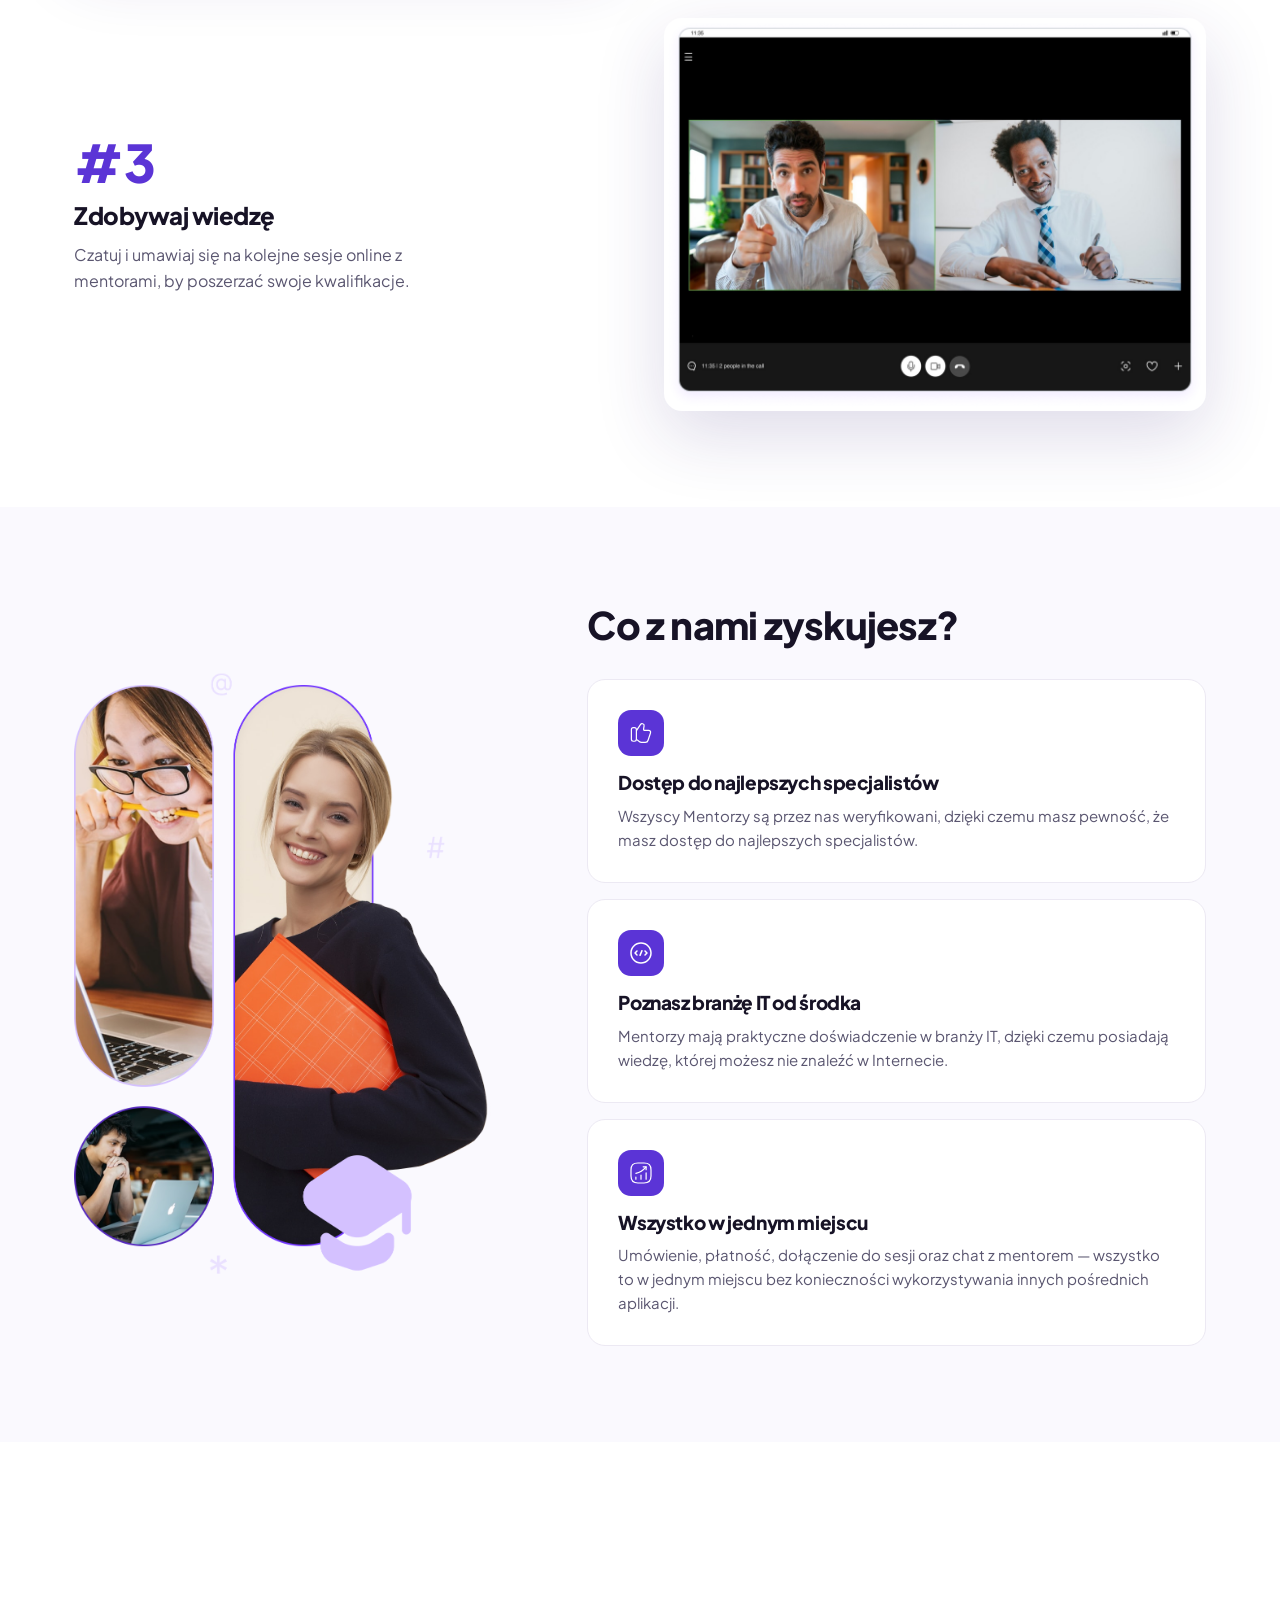
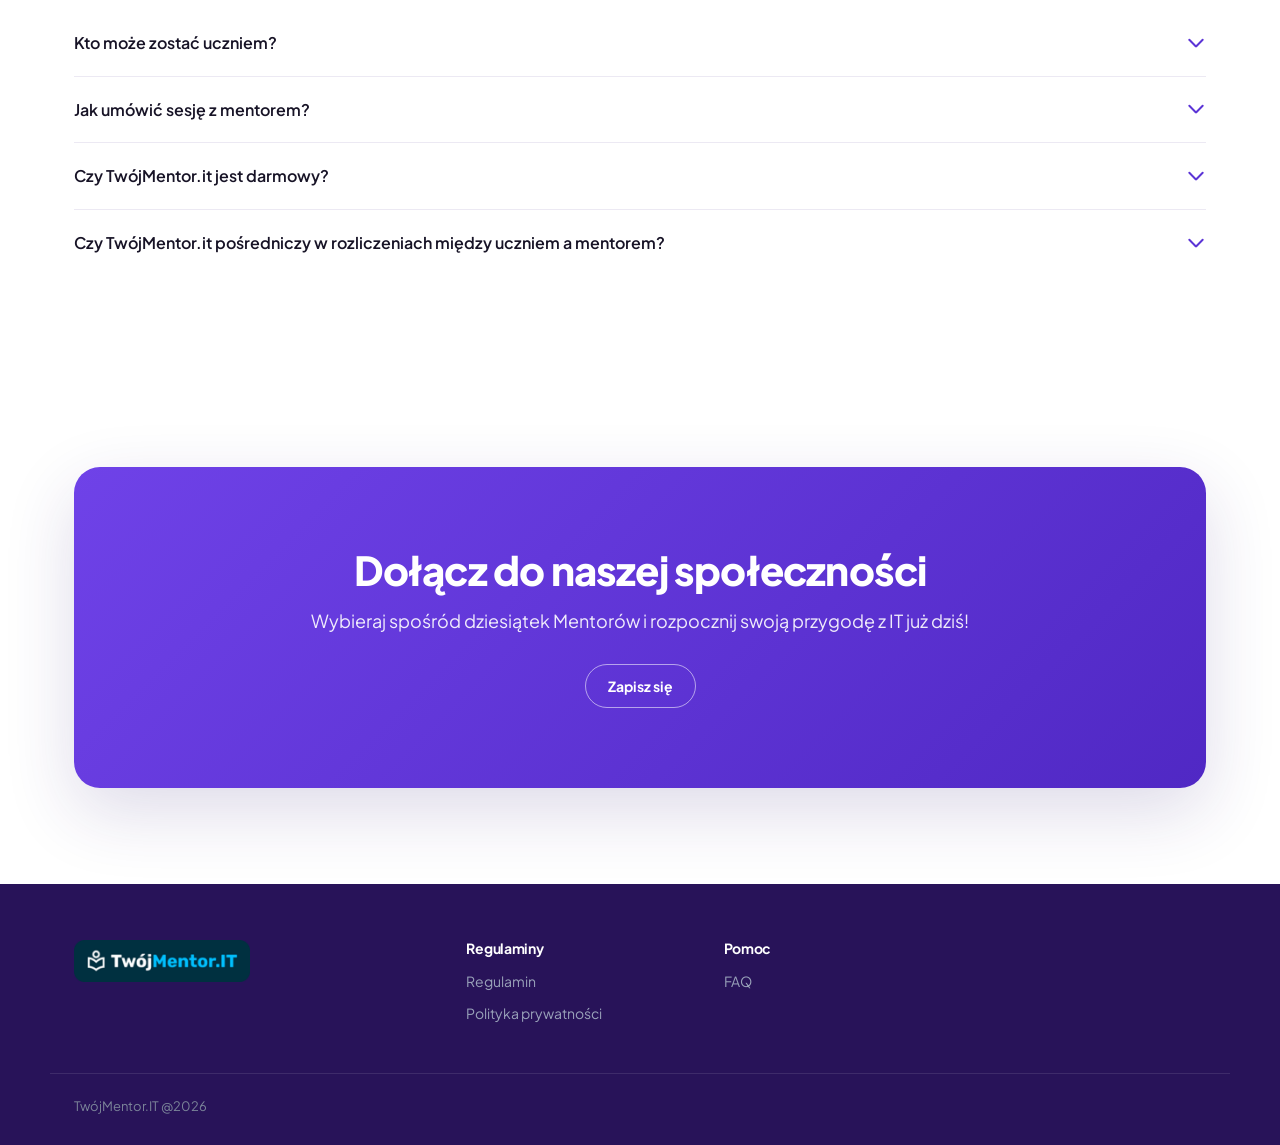
==== commit 1e89c060: "Dodaj podstronę Regulamin i link do niej w stopce Nowa podstrona regulamin/ wzorowana na polityka-pr" ====
--- a/index.html
+++ b/index.html
@@ -457,6 +457,7 @@
       <nav class="footer-col" aria-label="Regulaminy">
         <h3>Regulaminy</h3>
         <!-- <a href="#">Warunki korzystania</a> -->
+        <a href="regulamin/">Regulamin</a>
         <a href="polityka-prywatnosci/">Polityka prywatności</a>
       </nav>
       <nav class="footer-col" aria-label="Pomoc">
--- a/assets/css/style.css
+++ b/assets/css/style.css
@@ -264,3 +264,6 @@
   .footer-brand{grid-column:1/-1}
   .mentors-head .slider-nav{display:none}
 }
+
+/* Sekcje ukryte tymczasowo */
+.hidden-lp-section{display:none}
